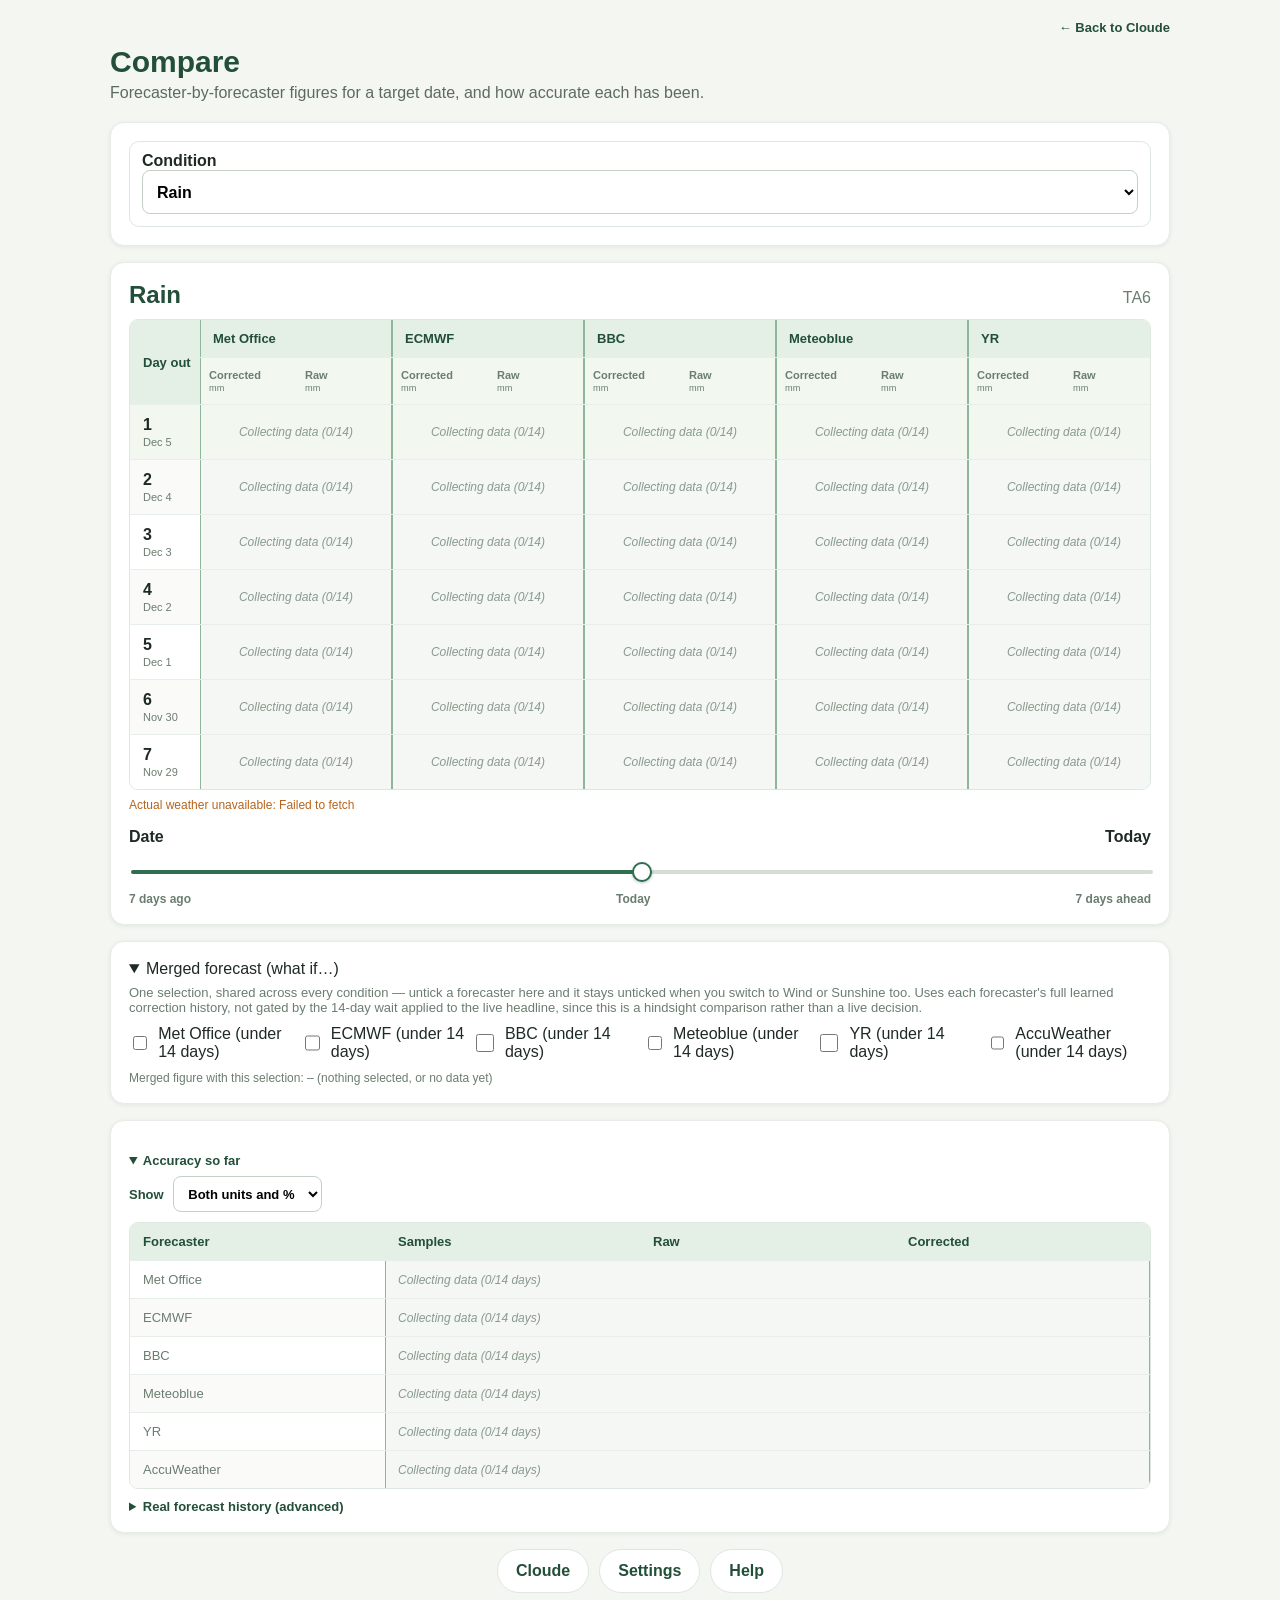
==== compare.html @ 79c81542 "Add files via upload" ====
<!doctype html>
<html lang="en">
<head>
  <meta charset="utf-8">
  <meta name="viewport" content="width=device-width,initial-scale=1">
  <meta name="theme-color" content="#2f6f4f">
  <link rel="manifest" href="manifest.json">
  <link rel="apple-touch-icon" href="apple-touch-icon.png">
  <meta name="apple-mobile-web-app-capable" content="yes">
  <meta name="apple-mobile-web-app-status-bar-style" content="default">
  <meta name="apple-mobile-web-app-title" content="Cloude">
  <title>Compare — Cloude</title>
  <link rel="stylesheet" href="style.css">
</head>
<body>
  <main class="app">
    <header>
      <p class="back-link"><a href="index.html">&larr; Back to Cloude</a></p>
      <h1>Compare</h1>
      <p>Forecaster-by-forecaster figures for a target date, and how accurate each has been.</p>
    </header>

    <section class="controls">
      <label class="condition-box">
        Condition
        <select id="condition">
          <option value="rain">Rain</option>
          <option value="cloud">Cloud</option>
          <option value="wind">Wind</option>
          <option value="temperature">Temperature</option>
          <option value="pressure">Pressure</option>
          <option value="sunshine">Sunshine</option>
          <option value="uv">UV</option>
        </select>
      </label>
    </section>

    <section class="comparison">
      <div class="table-title">
        <h2 id="conditionTitle">Rain</h2>
        <span id="locationLabel">TA6</span>
      </div>

      <div class="table-wrap">
        <table id="forecastTable">
          <thead></thead>
          <tbody></tbody>
        </table>
      </div>

      <p id="actualStatus" class="actual-status status-error-only"></p>
      <p id="metOfficeStatus" class="actual-status status-error-only"></p>

      <div class="rollback">
        <div class="rollback-title">
          <strong>Date</strong>
          <span id="rollbackLabel">Today</span>
        </div>
        <input id="rollback" type="range" min="-7" max="7" step="1" value="0">
        <div class="range-labels">
          <span>7 days ago</span>
          <span>Today</span>
          <span>7 days ahead</span>
        </div>
      </div>
    </section>

    <section class="comparison">
      <details class="whatif" open>
        <summary>Merged forecast (what if…)</summary>
        <p class="note">One selection, shared across every condition — untick a forecaster here and it stays unticked when you switch to Wind or Sunshine too. Uses each forecaster's full learned correction history, not gated by the 14-day wait applied to the live headline, since this is a hindsight comparison rather than a live decision.</p>
        <div id="whatIfSources" class="checks"></div>
        <p id="whatIfResult" class="actual-status"></p>
      </details>
    </section>

    <section class="comparison">
      <details class="accuracy" open>
        <summary>Accuracy so far</summary>
        <p id="historyStatus" class="actual-status"></p>
        <label class="accuracy-mode">
          Show
          <select id="accuracyMode">
            <option value="both">Both units and %</option>
            <option value="units">Units only</option>
            <option value="percent">Percent only</option>
          </select>
        </label>
        <div class="table-wrap">
          <table id="accuracyTable">
            <thead>
              <tr>
                <th>Forecaster</th>
                <th>Samples</th>
                <th>Raw</th>
                <th>Corrected</th>
              </tr>
            </thead>
            <tbody id="accuracyBody"></tbody>
          </table>
        </div>
      </details>

      <details class="backfill">
        <summary>Real forecast history (advanced)</summary>
        <button id="backfillButton" type="button">Backfill 1 year of real data</button>
        <p id="backfillStatus" class="actual-status"></p>
      </details>
    </section>

    <nav class="bottom-nav">
      <a href="index.html">Cloude</a>
      <a href="settings.html">Settings</a>
      <a href="help.html">Help</a>
    </nav>
  </main>

  <script src="app.js"></script>
  <script>
    if ("serviceWorker" in navigator) {
      window.addEventListener("load", () => navigator.serviceWorker.register("sw.js"));
    }
  </script>
</body>
</html>
---- style.css ----
* {
  box-sizing: border-box;
}

:root {
  font-family: -apple-system, BlinkMacSystemFont, "Segoe UI", sans-serif;
  color: #1f2a24;
  background: #f4f6f1;
  --accent: #2f6f4f;
  --accent-dark: #234f39;
  --accent-light: #e4efe6;
  --amber: #b5651d;
  --amber-light: #fbeee0;
}

body {
  margin: 0;
}

.app {
  max-width: 1100px;
  margin: 0 auto;
  padding: 20px;
}

header {
  margin-bottom: 20px;
}

h1 {
  margin: 0 0 5px;
  font-size: 30px;
  color: var(--accent-dark);
}

header p {
  margin: 0;
  color: #5b6b60;
}

.controls,
.comparison {
  background: white;
  border-radius: 14px;
  padding: 18px;
  margin-bottom: 16px;
  box-shadow: 0 1px 4px rgba(31, 42, 36, .08);
  border: 1px solid #e7ede6;
}

.headline {
  background: #dcebe1;
  border-radius: 14px;
  padding: 16px 18px;
  margin-bottom: 16px;
  box-shadow: 0 1px 4px rgba(31, 42, 36, .12);
}

.headline-grid {
  display: grid;
  grid-template-columns: 1fr 1fr;
  gap: 10px 16px;
}

.headline-cell {
  display: flex;
  flex-direction: column;
  text-align: left;
  background: none;
  border: 0;
  font: inherit;
  color: inherit;
  padding: 6px;
  margin: -6px;
  border-radius: 10px;
  cursor: pointer;
  -webkit-tap-highlight-color: transparent;
}

.headline-cell:hover,
.headline-cell:active {
  background: rgba(255, 255, 255, .5);
}

.headline-label {
  color: #4c6a58;
  font-size: 12px;
  font-weight: 600;
  text-transform: uppercase;
  letter-spacing: 0.03em;
  display: flex;
  align-items: center;
  gap: 4px;
}

.headline-label::after {
  content: "";
  width: 5px;
  height: 5px;
  border-right: 2px solid #7d9a89;
  border-bottom: 2px solid #7d9a89;
  transform: rotate(-45deg);
  margin-top: -2px;
}

.headline-value-row {
  display: flex;
  align-items: center;
  gap: 6px;
  min-height: 31px; /* matches .headline-value's own line height, so the
                        row's height never depends on whether the wind
                        arrow happens to be present */
}

.headline-value {
  color: var(--accent-dark);
  font-size: 26px;
  font-weight: 700;
  line-height: 1.2;
  font-variant-numeric: tabular-nums;
}

.headline-direction {
  color: #4c6a58;
  font-size: 11px;
}

.headline-date {
  margin: 0 0 12px;
  color: var(--accent-dark);
  font-weight: 700;
  font-size: 14px;
}

.headline-cell-dimmed .headline-value,
.headline-cell-dimmed .headline-label {
  opacity: 0.5;
}

.headline-moon {
  font-size: 24px !important;
}

.wind-arrow {
  display: inline-flex;
  align-items: center;
  justify-content: center;
  width: 28px;
  height: 28px;
  color: var(--accent-dark);
  transform-origin: 50% 50%;
}

.wind-arrow svg {
  display: block;
}

/* Two-figure headline cells (Temp high/low, Wind speed/gust) — a smaller
   size than the usual single figure so "18/27g" or "21°/14°" still fits
   comfortably without the cell growing or the text wrapping. */
.headline-value.headline-pair {
  font-size: 19px;
}

.pressure-arrow {
  display: inline-flex;
  align-items: center;
  justify-content: center;
  width: 20px;
  height: 20px;
  color: var(--accent-dark);
}

.pressure-arrow svg {
  display: block;
}

.hour-slider {
  margin-top: 14px;
  padding-top: 12px;
  border-top: 1px solid rgba(76, 106, 88, 0.25);
}

.hour-slider-title {
  display: flex;
  justify-content: space-between;
  font-size: 12px;
  font-weight: 600;
  color: #4c6a58;
  margin-bottom: 4px;
}

input[type="range"] {
  -webkit-appearance: none;
  appearance: none;
  width: 100%;
  height: 32px;
  background: transparent;
  touch-action: none;
}

input[type="range"]::-webkit-slider-runnable-track {
  height: 4px;
  background: linear-gradient(to right, var(--accent) 0%, var(--accent) var(--fill, 50%), #d3ddd6 var(--fill, 50%), #d3ddd6 100%);
  border-radius: 2px;
}

input[type="range"]::-webkit-slider-thumb {
  -webkit-appearance: none;
  width: 20px;
  height: 20px;
  margin-top: -8px;
  border-radius: 50%;
  background: white;
  border: 2px solid var(--accent);
  box-shadow: 0 1px 3px rgba(31, 42, 36, .3);
}

input[type="range"]::-moz-range-track {
  height: 4px;
  background: #d3ddd6;
  border-radius: 2px;
}

input[type="range"]::-moz-range-progress {
  height: 4px;
  background: var(--accent);
  border-radius: 2px;
}

input[type="range"]::-moz-range-thumb {
  width: 20px;
  height: 20px;
  border-radius: 50%;
  background: white;
  border: 2px solid var(--accent);
  box-shadow: 0 1px 3px rgba(31, 42, 36, .3);
}

.hour-slider input[type="range"]::-webkit-slider-runnable-track {
  background: linear-gradient(to right, #4c6a58 0%, #4c6a58 var(--fill, 0%), #d3ddd6 var(--fill, 0%), #d3ddd6 100%);
}

.hour-slider input[type="range"]::-webkit-slider-thumb,
.hour-slider input[type="range"]::-moz-range-thumb {
  border-color: #4c6a58;
}

.hour-slider input[type="range"]::-moz-range-progress {
  background: #4c6a58;
}

.controls {
  display: grid;
  gap: 18px;
}

.condition-box {
  border: 1px solid #dfe7e1;
  border-radius: 10px;
  padding: 10px 12px 12px;
}

.rollback {
  margin-top: 16px;
}

label,
fieldset,
.rollback {
  font-weight: 600;
}

.location-row {
  display: flex;
  gap: 8px;
  margin-top: 7px;
}

.geo-button {
  margin-top: 8px;
  background: var(--accent-light);
  color: var(--accent-dark);
  width: 100%;
}

.geo-button:hover {
  background: #d4e6da;
}

input,
select,
button {
  font: inherit;
}

input[type="text"],
#postcode,
select {
  width: 100%;
  min-height: 44px;
  border: 1px solid #c3d0c6;
  border-radius: 8px;
  padding: 8px 10px;
  background: white;
}

input:focus-visible,
select:focus-visible,
button:focus-visible {
  outline: 2px solid var(--accent);
  outline-offset: 2px;
}

button {
  min-height: 44px;
  border: 0;
  border-radius: 8px;
  padding: 0 16px;
  cursor: pointer;
  background: var(--accent);
  color: white;
  font-weight: 600;
}

button:hover {
  background: var(--accent-dark);
}

fieldset {
  border: 0;
  padding: 0;
  margin: 0;
}

legend {
  padding: 0;
  margin-bottom: 8px;
}

.checks {
  display: grid;
  grid-template-columns: repeat(auto-fit, minmax(160px, 1fr));
  gap: 8px;
}

.check {
  display: flex;
  align-items: center;
  gap: 8px;
  font-weight: 500;
  cursor: pointer;
}

.check input {
  width: 20px;
  height: 20px;
  accent-color: var(--accent);
}

.rollback-title {
  display: flex;
  justify-content: space-between;
  gap: 10px;
  margin-bottom: 8px;
}

.range-labels {
  display: flex;
  justify-content: space-between;
  color: #6b7d70;
  font-size: 12px;
}

.rollback p,
.note {
  margin: 7px 0 0;
  color: #6b7d70;
  font-size: 13px;
}

.target-date {
  font-weight: 700;
  color: var(--accent-dark);
  font-size: 14px;
  margin: 10px 0 0;
}

.table-title {
  display: flex;
  align-items: baseline;
  justify-content: space-between;
  gap: 12px;
  margin-bottom: 10px;
}

.table-title h2 {
  margin: 0;
  color: var(--accent-dark);
}

#locationLabel {
  color: #6b7d70;
}

.table-wrap {
  overflow-x: auto;
  border: 1px solid #dfe7e1;
  border-radius: 9px;
}

table {
  border-collapse: collapse;
  table-layout: fixed;
  width: 100%;
  /* Actual min-width is set per-render in app.js, scaled to however many
     forecaster columns are selected — this is just a sane floor before
     JS runs. */
  min-width: 350px;
}

th.day-head,
td.day {
  width: 70px;
  /* Pinned while the rest of the table scrolls sideways, so you never
     lose track of which row is which on a narrow screen. Needs an
     opaque background (set per state below) so scrolled-under cells
     don't show through, and a shadow to mark the scroll edge. */
  position: sticky;
  left: 0;
  z-index: 2;
  box-shadow: 2px 0 4px rgba(31, 42, 36, 0.08);
}

th.day-head {
  background: var(--accent-light);
}

td.day {
  background: white;
}

tbody tr:nth-child(even) td.day {
  background: #fafbf9;
}

.row-final td.day {
  background: #f2f7f0;
}

th.sub-corrected,
th.sub-raw,
td.col-corrected,
td.col-raw {
  width: 96px;
  padding-left: 9px;
  padding-right: 9px;
}

th,
td {
  padding: 11px 13px;
  text-align: left;
  border-bottom: 1px solid #e8eee9;
  white-space: nowrap;
}

th {
  background: var(--accent-light);
  font-size: 13px;
  color: var(--accent-dark);
}

th small {
  display: block;
  margin-top: 2px;
  color: #6b7d70;
  font-weight: 400;
}

th.sub-corrected,
th.sub-raw {
  font-size: 11px;
  font-weight: 600;
  color: #6b7d70;
  background: #f2f7f0;
}

th.th-source,
td.col-corrected,
td.col-raw {
  box-shadow: none;
}

th.th-source {
  box-shadow: inset 1px 0 0 #8fb59d, inset -1px 0 0 #8fb59d;
}

th.sub-corrected,
td.col-corrected {
  box-shadow: inset 1px 0 0 #8fb59d;
}

th.sub-raw,
td.col-raw {
  box-shadow: inset -1px 0 0 #8fb59d;
}

/* Alternating tint per forecaster (every other pair of columns), so each
   group reads clearly even before the border registers. */
.forecaster-tint td.col-corrected,
.forecaster-tint th.sub-corrected {
  background: #eef5ec;
}

.forecaster-tint td.col-raw,
.forecaster-tint th.sub-raw {
  background: #e8f1e5;
}

td.col-corrected {
  font-weight: 700;
  color: var(--accent-dark);
  background: #f6faf5;
}

td.col-raw {
  color: #445048;
}

/* Shown in place of Raw/Corrected for a forecaster still under
   ELIGIBILITY_MIN_DAYS of its own history — spans both sub-columns
   (colSpan 2) since there's nothing meaningful to split between them
   yet. Deliberately muted and centered so it reads as a status message,
   not a missing/broken value. */
td.col-collecting {
  text-align: center;
  font-size: 12px;
  font-style: italic;
  color: #8a9b8f;
  background: #f4f7f3;
  box-shadow: inset 1px 0 0 #8fb59d, inset -1px 0 0 #8fb59d;
}

.forecaster-tint td.col-collecting {
  background: #eef2ec;
}

#accuracyBody td.col-collecting {
  text-align: left;
  font-style: italic;
  color: #8a9b8f;
}

.whatif .checks,
.whatif .note {
  margin-bottom: 10px;
}

footer a,
.back-link a {
  color: var(--accent-dark);
  font-weight: 600;
  text-decoration: none;
}

footer a:hover,
.back-link a:hover {
  text-decoration: underline;
}

.back-link {
  margin: 0 0 10px;
  font-size: 13px;
  text-align: right;
}

.help-section h2 {
  font-size: 15px;
  color: var(--accent-dark);
  margin: 18px 0 6px;
}

.help-section h2:first-child {
  margin-top: 0;
}

.help-section p {
  margin: 0 0 4px;
  color: #445048;
  font-size: 14px;
  line-height: 1.5;
}

tbody tr:nth-child(even) {
  background: #fafbf9;
}

tbody tr:last-child td {
  border-bottom: 0;
}

.day {
  font-weight: 700;
}

.day small {
  display: block;
  margin-top: 2px;
  color: #6b7d70;
  font-weight: 400;
  font-size: 11px;
}

.row-final td {
  background: #f2f7f0;
}

.actual-line {
  margin: 10px 0 0;
  padding: 10px 13px;
  background: var(--accent-light);
  border-radius: 8px;
  font-weight: 700;
  color: var(--accent-dark);
  font-size: 14px;
}

.delta {
  display: inline-block;
  margin-left: 6px;
  padding: 1px 6px;
  border-radius: 999px;
  font-size: 11px;
  font-weight: 600;
}

.delta-close {
  background: var(--accent-light);
  color: var(--accent-dark);
}

.delta-off {
  background: var(--amber-light);
  color: var(--amber);
}

.ffv-hint {
  display: block;
  margin-top: 2px;
  color: var(--accent);
  font-weight: 600;
  font-size: 11px;
}

.actual-status {
  margin: 8px 0 0;
  color: #6b7d70;
  font-size: 12px;
}

.actual-status.is-error {
  color: var(--amber);
}

.backfill {
  margin-top: 10px;
  font-size: 13px;
  color: #6b7d70;
}

.accuracy {
  margin-top: 14px;
  font-size: 13px;
  color: #6b7d70;
}

.accuracy summary {
  cursor: pointer;
  font-weight: 600;
  color: var(--accent-dark);
}

.accuracy p {
  margin: 8px 0;
}

.accuracy-mode {
  display: block;
  margin: 8px 0 10px;
  font-weight: 600;
  color: var(--accent-dark);
}

.accuracy-mode select {
  width: auto;
  min-height: 36px;
  margin-left: 6px;
  display: inline-block;
}

#accuracyTable {
  min-width: 420px;
}

.backfill summary {
  cursor: pointer;
  font-weight: 600;
  color: var(--accent-dark);
}

.backfill p {
  margin: 8px 0;
}

.backfill button {
  min-height: 40px;
  font-size: 13px;
}

footer {
  display: flex;
  justify-content: center;
  gap: 18px;
  color: #6b7d70;
  font-size: 12px;
  padding: 5px;
}

/* ---- Header place chip (front page) ---- */

.title-bar {
  display: flex;
  align-items: baseline;
  justify-content: space-between;
  gap: 10px;
  position: relative;
}

.title-bar h1 {
  margin: 0;
}

.place-chip {
  min-height: 34px;
  padding: 0 12px;
  border-radius: 999px;
  background: white;
  color: var(--accent-dark);
  border: 1px solid #c3d0c6;
  font-weight: 700;
  font-size: 14px;
  display: inline-flex;
  align-items: center;
  gap: 4px;
}

.place-chip:hover {
  background: var(--accent-light);
}

.place-chip-caret {
  font-size: 11px;
  color: #6b7d70;
}

.place-menu {
  position: absolute;
  top: calc(100% + 6px);
  right: 0;
  z-index: 5;
  background: white;
  border: 1px solid #dfe7e1;
  border-radius: 10px;
  box-shadow: 0 4px 14px rgba(31, 42, 36, .18);
  padding: 6px;
  min-width: 160px;
}

.place-menu-item {
  display: block;
  width: 100%;
  text-align: left;
  background: none;
  color: #1f2a24;
  font-weight: 600;
  min-height: 38px;
  padding: 0 10px;
  border-radius: 6px;
}

.place-menu-item:hover {
  background: var(--accent-light);
}

.place-menu-item.is-current {
  color: var(--accent-dark);
  background: var(--accent-light);
}

.place-menu-empty {
  margin: 4px 10px;
  color: #6b7d70;
  font-size: 13px;
}

.place-menu-manage {
  display: block;
  margin-top: 4px;
  padding: 8px 10px 4px;
  border-top: 1px solid #eef2ee;
  font-size: 12px;
}

/* ---- Saved places list (Settings) ---- */

.places-list {
  display: grid;
  gap: 8px;
  margin-bottom: 12px;
}

.place-row {
  display: flex;
  align-items: stretch;
  gap: 8px;
}

.place-row-switch {
  flex: 1;
  text-align: left;
  background: var(--accent-light);
  color: var(--accent-dark);
}

.place-row.is-current .place-row-switch {
  background: var(--accent);
  color: white;
}

.place-row-switch:disabled {
  cursor: default;
}

.place-row-remove {
  width: 44px;
  padding: 0;
  background: var(--amber-light);
  color: var(--amber);
}

.place-row-remove:hover {
  background: #f3d9bd;
}

/* ---- Bottom nav (replaces the old footer links on every page) ---- */

.bottom-nav {
  display: flex;
  justify-content: center;
  gap: 10px;
  margin-top: 4px;
}

.bottom-nav a {
  min-height: 44px;
  padding: 0 18px;
  display: inline-flex;
  align-items: center;
  border-radius: 999px;
  background: white;
  border: 1px solid #dfe7e1;
  color: var(--accent-dark);
  font-weight: 600;
  text-decoration: none;
}

.bottom-nav a:hover {
  background: var(--accent-light);
  text-decoration: none;
}

@media (max-width: 600px) {
  .app {
    padding: 12px;
  }

  h1 {
    font-size: 26px;
  }

  .controls,
  .comparison {
    padding: 14px;
  }
}

/* ---- Hourly graph sheet ---- */

.sheet-backdrop {
  position: fixed; inset: 0;
  background: rgba(20, 30, 24, 0.35);
  opacity: 0; pointer-events: none;
  transition: opacity .22s ease;
  z-index: 10;
}
.sheet-backdrop.is-open { opacity: 1; pointer-events: auto; }

.sheet {
  position: fixed;
  left: 0; right: 0; bottom: 0;
  max-width: 1100px; margin: 0 auto;
  background: #fbfcfa;
  border-radius: 20px 20px 0 0;
  box-shadow: 0 -8px 30px rgba(20,30,24,.22);
  transform: translateY(100%);
  transition: transform .28s cubic-bezier(.32,.72,0,1);
  z-index: 11;
  padding: 10px 20px calc(20px + env(safe-area-inset-bottom));
  max-height: 78vh;
  overflow-y: auto;
}
.sheet[hidden] { display: block; } /* transform handles hiding, so it can transition; hidden just removes from a11y tree via JS toggle instead */
.sheet.is-open { transform: translateY(0); }

.sheet-handle {
  width: 36px; height: 4px;
  background: #d3ddd6;
  border-radius: 999px;
  margin: 4px auto 14px;
}

.sheet-header {
  display: flex; align-items: baseline; justify-content: space-between;
  margin-bottom: 4px;
}
.sheet-title { font-size: 20px; font-weight: 700; color: var(--accent-dark); margin: 0; }
.sheet-range { font-size: 13px; color: #6b7d70; }

.sheet-close {
  position: absolute; top: 14px; right: 16px;
  width: 30px; height: 30px;
  border-radius: 50%;
  background: var(--accent-light);
  border: 0; color: var(--accent-dark);
  font-size: 16px; line-height: 1;
  cursor: pointer;
  min-height: 0;
  padding: 0;
}

.sheet-readout {
  display: flex;
  align-items: baseline;
  justify-content: space-between;
  margin-top: 10px;
  padding: 8px 12px;
  background: var(--accent-light);
  border-radius: 8px;
  font-variant-numeric: tabular-nums;
}
.sheet-readout[hidden] { display: none; }
.sheet-readout-time { font-size: 12px; font-weight: 600; color: #4c6a58; }
.sheet-readout-value { font-size: 16px; font-weight: 700; color: var(--accent-dark); }

.graph-wrap { margin-top: 18px; }
.graph-svg { width: 100%; height: auto; display: block; overflow: visible; }
.graph-axis-label { font-size: 10px; fill: #6b7d70; }
.graph-value-label { font-size: 10px; fill: var(--accent-dark); font-weight: 700; }
.graph-gridline { stroke: #e4e9e4; stroke-width: 1; }
.graph-axis-value { font-size: 10px; fill: #8a988e; }
.graph-tick { stroke: #c7d2c9; stroke-width: 1; }
.wind-dir-halo { fill: #fbfcfa; stroke: #d3ddd6; stroke-width: 1; }

.scrub-line { stroke: var(--accent-dark); stroke-width: 1.5; pointer-events: none; }
.scrub-dot { fill: var(--accent-dark); stroke: white; stroke-width: 1.5; pointer-events: none; }
.graph-touch-area { fill: transparent; touch-action: pan-y; }

.sun-strip { display: flex; margin-top: 14px; gap: 2px; overflow-x: auto; }
.sun-cell { flex: 1; min-width: 26px; display: flex; flex-direction: column; align-items: center; gap: 4px; }
.sun-icon { width: 26px; height: 26px; flex-shrink: 0; }
.sun-hour-label { font-size: 9px; color: #6b7d70; white-space: nowrap; }

.sheet-footnote { margin: 16px 2px 0; font-size: 12px; color: #6b7d70; line-height: 1.5; }
.sheet-empty { margin: 24px 4px; color: #6b7d70; font-size: 14px; text-align: center; }
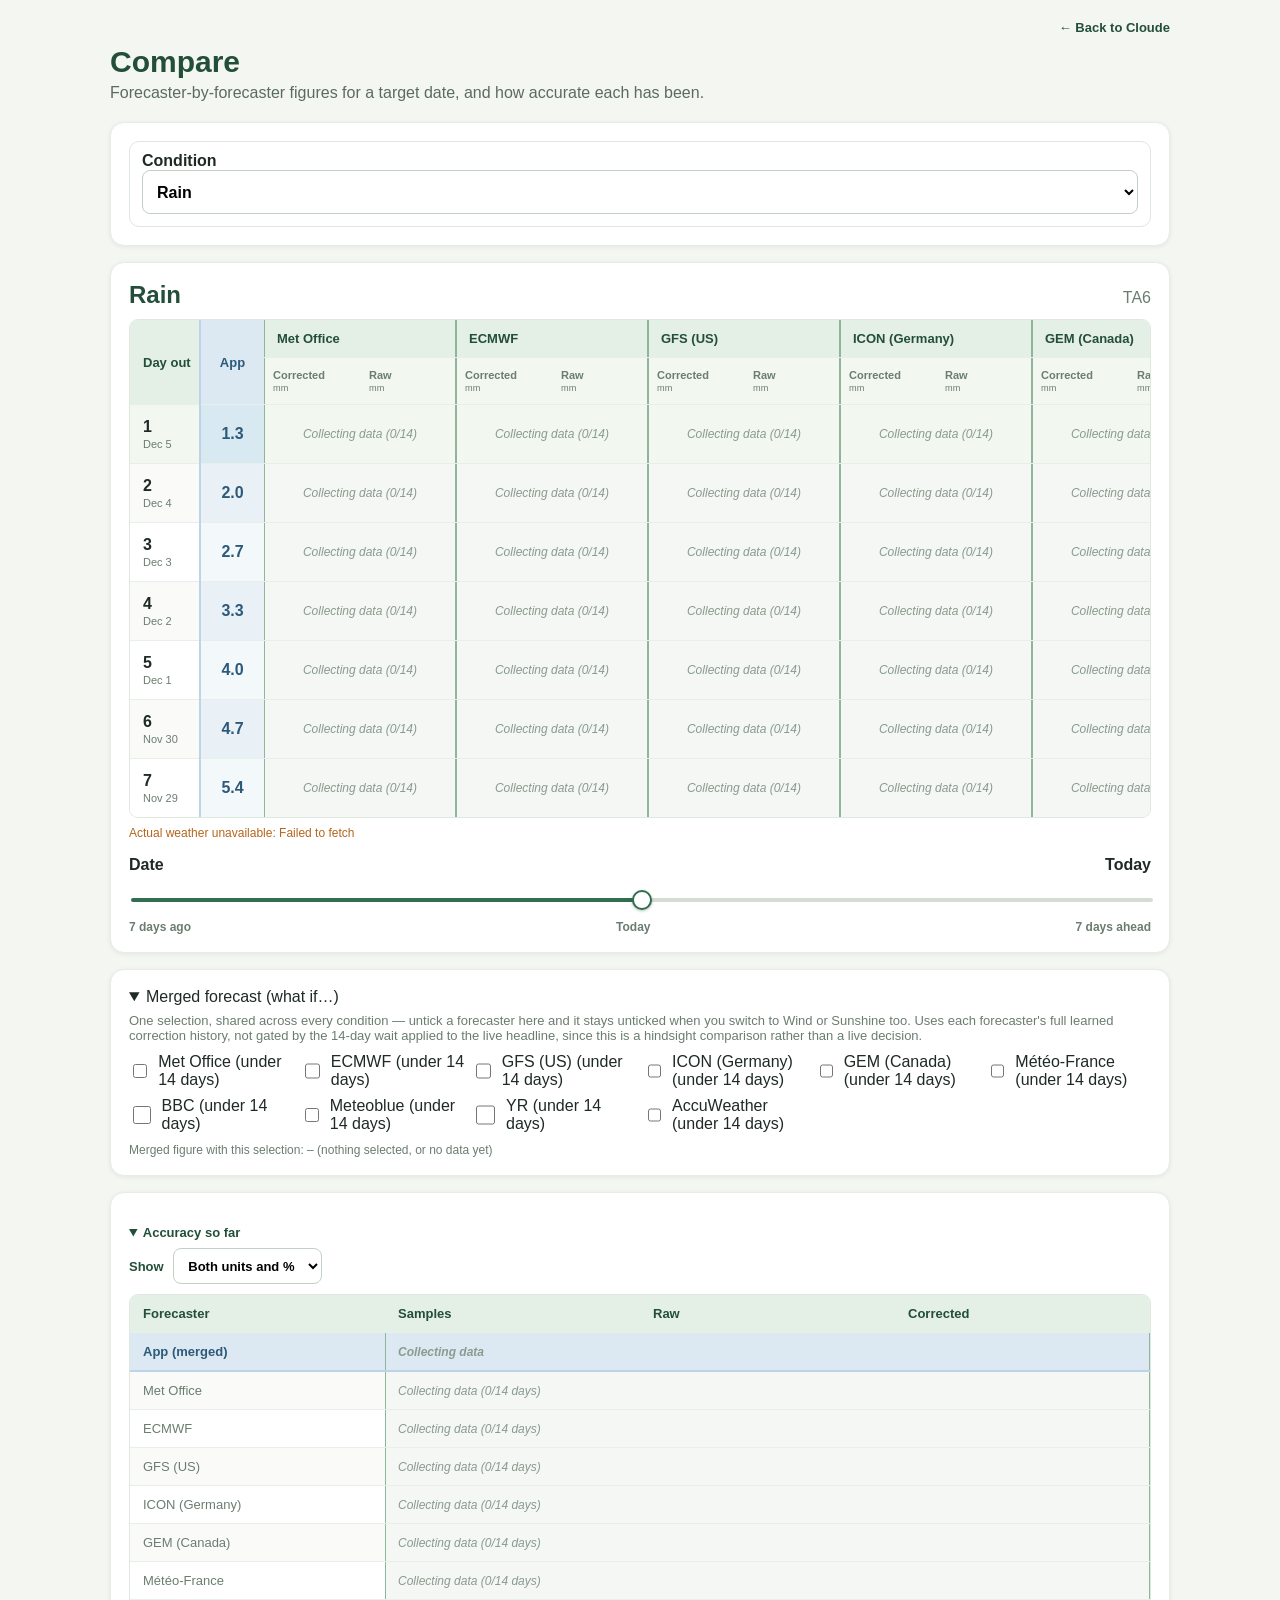
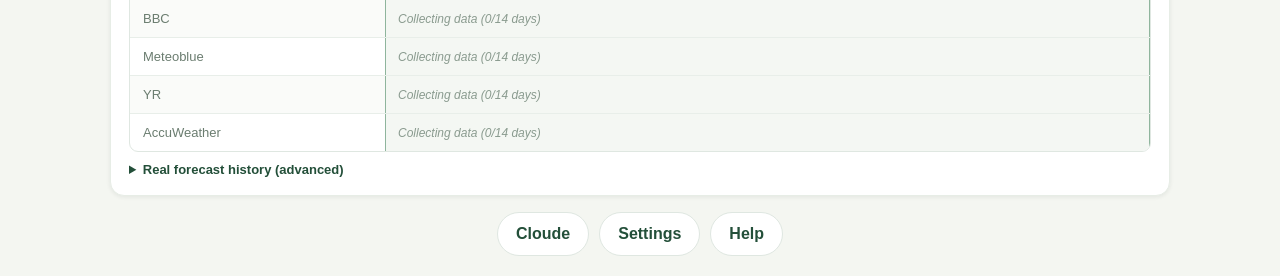
==== commit ae5a485c: "Add files via upload" ====
--- a/compare.html
+++ b/compare.html
@@ -31,6 +31,8 @@
           <option value="pressure">Pressure</option>
           <option value="sunshine">Sunshine</option>
           <option value="uv">UV</option>
+          <option value="soilTemperature">Soil Temp</option>
+          <option value="dewPoint">Dew Point</option>
         </select>
       </label>
     </section>
@@ -77,6 +79,7 @@
     <section class="comparison">
       <details class="accuracy" open>
         <summary>Accuracy so far</summary>
+        <div id="underperformNotice" class="underperform-notice" hidden></div>
         <p id="historyStatus" class="actual-status"></p>
         <label class="accuracy-mode">
           Show
--- a/style.css
+++ b/style.css
@@ -82,6 +82,18 @@
   background: rgba(255, 255, 255, .5);
 }
 
+/* Frost risk — a plain colour tint, deliberately no icon or text (see
+   frostRiskTonight): a quiet visual cue rather than another warning to
+   get fatigued by. */
+.headline-cell-frost {
+  background: #e3f0fa;
+}
+
+.headline-cell-frost:hover,
+.headline-cell-frost:active {
+  background: #d3e6f5;
+}
+
 .headline-label {
   color: #4c6a58;
   font-size: 12px;
@@ -113,6 +125,9 @@
 }
 
 .headline-value {
+  display: inline-flex;
+  align-items: center;
+  min-height: 31px;
   color: var(--accent-dark);
   font-size: 26px;
   font-weight: 700;
@@ -137,8 +152,18 @@
   opacity: 0.5;
 }
 
-.headline-moon {
-  font-size: 24px !important;
+/* The moon icon is a real SVG now (see moonPhaseSvg), not the old emoji
+   character this rule was originally written for — font-size no longer
+   does anything to it directly. Kept only to fix its size explicitly
+   rather than leaving it to whatever the SVG markup happens to specify,
+   since .headline-value is now a flex container that centers it either
+   way (see above) — this is what actually stops the moon/number/dash
+   swap from changing the cell's height and visibly shifting the layout.
+   */
+.headline-moon svg {
+  display: block;
+  width: 26px;
+  height: 26px;
 }
 
 .wind-arrow {
@@ -155,11 +180,12 @@
   display: block;
 }
 
-/* Two-figure headline cells (Temp high/low, Wind speed/gust) — a smaller
-   size than the usual single figure so "18/27g" or "21°/14°" still fits
-   comfortably without the cell growing or the text wrapping. */
-.headline-value.headline-pair {
-  font-size: 19px;
+.headline-gust {
+  display: block;
+  margin-top: 2px;
+  color: #4c6a58;
+  font-size: 11px;
+  font-weight: 600;
 }
 
 .pressure-arrow {
@@ -277,6 +303,26 @@
   margin-top: 7px;
 }
 
+.location-actions {
+  display: flex;
+  gap: 8px;
+  margin: 10px 0 6px;
+}
+
+.location-action-switch,
+.location-action-save {
+  flex: 1;
+}
+
+.location-action-save {
+  background: var(--accent-light);
+  color: var(--accent-dark);
+}
+
+.location-action-save:hover {
+  background: #d4e6da;
+}
+
 .geo-button {
   margin-top: 8px;
   background: var(--accent-light);
@@ -425,11 +471,12 @@
   /* Pinned while the rest of the table scrolls sideways, so you never
      lose track of which row is which on a narrow screen. Needs an
      opaque background (set per state below) so scrolled-under cells
-     don't show through, and a shadow to mark the scroll edge. */
+     don't show through. The scroll-edge shadow lives on the App column
+     instead (see below), since that's now the right-hand edge of the
+     combined fixed group. */
   position: sticky;
   left: 0;
   z-index: 2;
-  box-shadow: 2px 0 4px rgba(31, 42, 36, 0.08);
 }
 
 th.day-head {
@@ -446,6 +493,44 @@
 
 .row-final td.day {
   background: #f2f7f0;
+}
+
+/* The app's own merged figure — fixed directly alongside Day out (left
+   offset = Day's own width) so together they form one pinned block; each
+   forecaster's Raw/Corrected columns can then be checked against this
+   at a glance without losing track of which row, regardless of how far
+   right you've scrolled. Given a distinct blue tint (rather than Day's
+   green) plus its own left border, so the two pinned columns still read
+   as two separate things sitting side by side, not one merged block. */
+th.app-head,
+td.app {
+  width: 64px;
+  text-align: center;
+  position: sticky;
+  left: 70px;
+  z-index: 2;
+  border-left: 2px solid #bcd4e6;
+  box-shadow: 2px 0 4px rgba(31, 42, 36, 0.08);
+}
+
+th.app-head {
+  background: #dce9f2;
+  color: #2c5a7a;
+  font-weight: 700;
+}
+
+td.app {
+  background: #f3f8fb;
+  font-weight: 700;
+  color: #2c5a7a;
+}
+
+tbody tr:nth-child(even) td.app {
+  background: #e9f1f7;
+}
+
+.row-final td.app {
+  background: #d9e9f2;
 }
 
 th.sub-corrected,
@@ -552,6 +637,16 @@
   color: #8a9b8f;
 }
 
+/* The App (merged) row — matching the blue used for the App column on
+   the main table, so it's visually obvious this row is "the app itself"
+   rather than one of the selectable forecasters listed below it. */
+.accuracy-app-row td {
+  background: #dce9f2;
+  color: #2c5a7a;
+  font-weight: 700;
+  border-bottom: 2px solid #bcd4e6;
+}
+
 .whatif .checks,
 .whatif .note {
   margin-bottom: 10px;
@@ -663,6 +758,134 @@
   color: var(--amber);
 }
 
+/* Front-page "couldn't load weather" block — a plain <button> is inline
+   sized (fits its text) rather than full-width like most buttons in this
+   app, since it sits right next to its own message rather than as a
+   standalone action in a list. */
+.headline-status-block {
+  display: flex;
+  align-items: center;
+  justify-content: space-between;
+  gap: 12px;
+  margin: 4px 0 12px;
+  padding: 10px 12px;
+  background: #fdf3e3;
+  border: 1px solid #ecd8ab;
+  border-radius: 10px;
+}
+
+/* The [hidden] attribute and this block's own "display: flex" above
+   carry the same CSS specificity — without this rule, they're a genuine
+   tie, and the page's own styling wins that tie over the browser's
+   built-in [hidden] rule. The practical result: toggling .hidden in JS
+   silently did nothing, and this box could never actually disappear
+   once shown, even with the correct text cleared. This rule is more
+   specific than either on its own, so [hidden] reliably wins now. */
+.headline-status-block[hidden] {
+  display: none;
+}
+
+/* Front-page escalation banner — a calm, informational green rather than
+   the amber "something's wrong" tone of the weather-load error above,
+   since this is an FYI worth a glance, not a problem needing action. */
+.underperform-banner {
+  display: flex;
+  flex-direction: column;
+  gap: 8px;
+  margin: 4px 0 12px;
+  padding: 10px 12px;
+  background: var(--accent-light);
+  border: 1px solid #bcdcc7;
+  border-radius: 10px;
+}
+
+.underperform-banner[hidden] {
+  display: none;
+}
+
+.underperform-banner p {
+  margin: 0;
+  color: var(--accent-dark);
+  font-size: 13px;
+  font-weight: 600;
+  line-height: 1.4;
+}
+
+.underperform-banner-actions {
+  display: flex;
+  align-items: center;
+  gap: 10px;
+}
+
+.underperform-banner-actions a {
+  font-size: 13px;
+  font-weight: 700;
+  color: var(--accent-dark);
+}
+
+.underperform-banner-actions button {
+  min-height: 32px;
+  padding: 0 12px;
+  font-size: 13px;
+  background: white;
+  color: var(--accent-dark);
+  border: 1px solid #bcdcc7;
+}
+
+/* Compare-page notice — same calm tone, sits inside the Accuracy
+   details block right above the table it's referring to. */
+.underperform-notice {
+  display: flex;
+  flex-direction: column;
+  gap: 8px;
+  margin-bottom: 10px;
+  padding: 10px 12px;
+  background: var(--accent-light);
+  border: 1px solid #bcdcc7;
+  border-radius: 10px;
+}
+
+.underperform-notice[hidden] {
+  display: none;
+}
+
+.underperform-notice p {
+  margin: 0;
+  color: var(--accent-dark);
+  font-size: 13px;
+  line-height: 1.4;
+}
+
+.underperform-notice button {
+  align-self: flex-start;
+  min-height: 32px;
+  padding: 0 12px;
+  font-size: 13px;
+  background: white;
+  color: var(--accent-dark);
+  border: 1px solid #bcdcc7;
+}
+
+.headline-status-text {
+  margin: 0;
+  color: #7a5c1e;
+  font-size: 15px;
+  font-weight: 600;
+  line-height: 1.35;
+}
+
+.headline-retry-button {
+  flex-shrink: 0;
+  min-height: 36px;
+  padding: 0 16px;
+  font-size: 14px;
+  background: var(--amber);
+}
+
+.headline-retry-button:hover {
+  filter: brightness(0.92);
+}
+
 .backfill {
   margin-top: 10px;
   font-size: 13px;
@@ -753,6 +976,13 @@
   display: inline-flex;
   align-items: center;
   gap: 4px;
+  max-width: 40vw;
+}
+
+#placeChipLabel {
+  overflow: hidden;
+  text-overflow: ellipsis;
+  white-space: nowrap;
 }
 
 .place-chip:hover {
@@ -826,9 +1056,50 @@
   gap: 8px;
 }
 
+.place-row-info {
+  flex: 1;
+  min-width: 0;
+  display: flex;
+  flex-direction: column;
+  justify-content: center;
+}
+
+.place-row-name-line {
+  display: flex;
+  align-items: baseline;
+  gap: 8px;
+  min-width: 0;
+}
+
+.place-row-label {
+  flex: 1;
+  min-width: 0;
+  width: auto;
+  min-height: auto;
+  border: 1px solid #dfe7e1;
+  border-radius: 6px;
+  padding: 6px 8px;
+  font-weight: 600;
+  font-size: 14px;
+}
+
+.place-row.is-current .place-row-label {
+  border-color: var(--accent);
+}
+
+.place-row-postcode {
+  flex: 0 0 auto;
+  color: #6b7d70;
+  font-size: 11px;
+  white-space: nowrap;
+}
+
 .place-row-switch {
-  flex: 1;
-  text-align: left;
+  flex: 0 0 auto;
+  width: 76px;
+  text-align: center;
+  font-size: 13px;
+  padding: 0 6px;
   background: var(--accent-light);
   color: var(--accent-dark);
 }
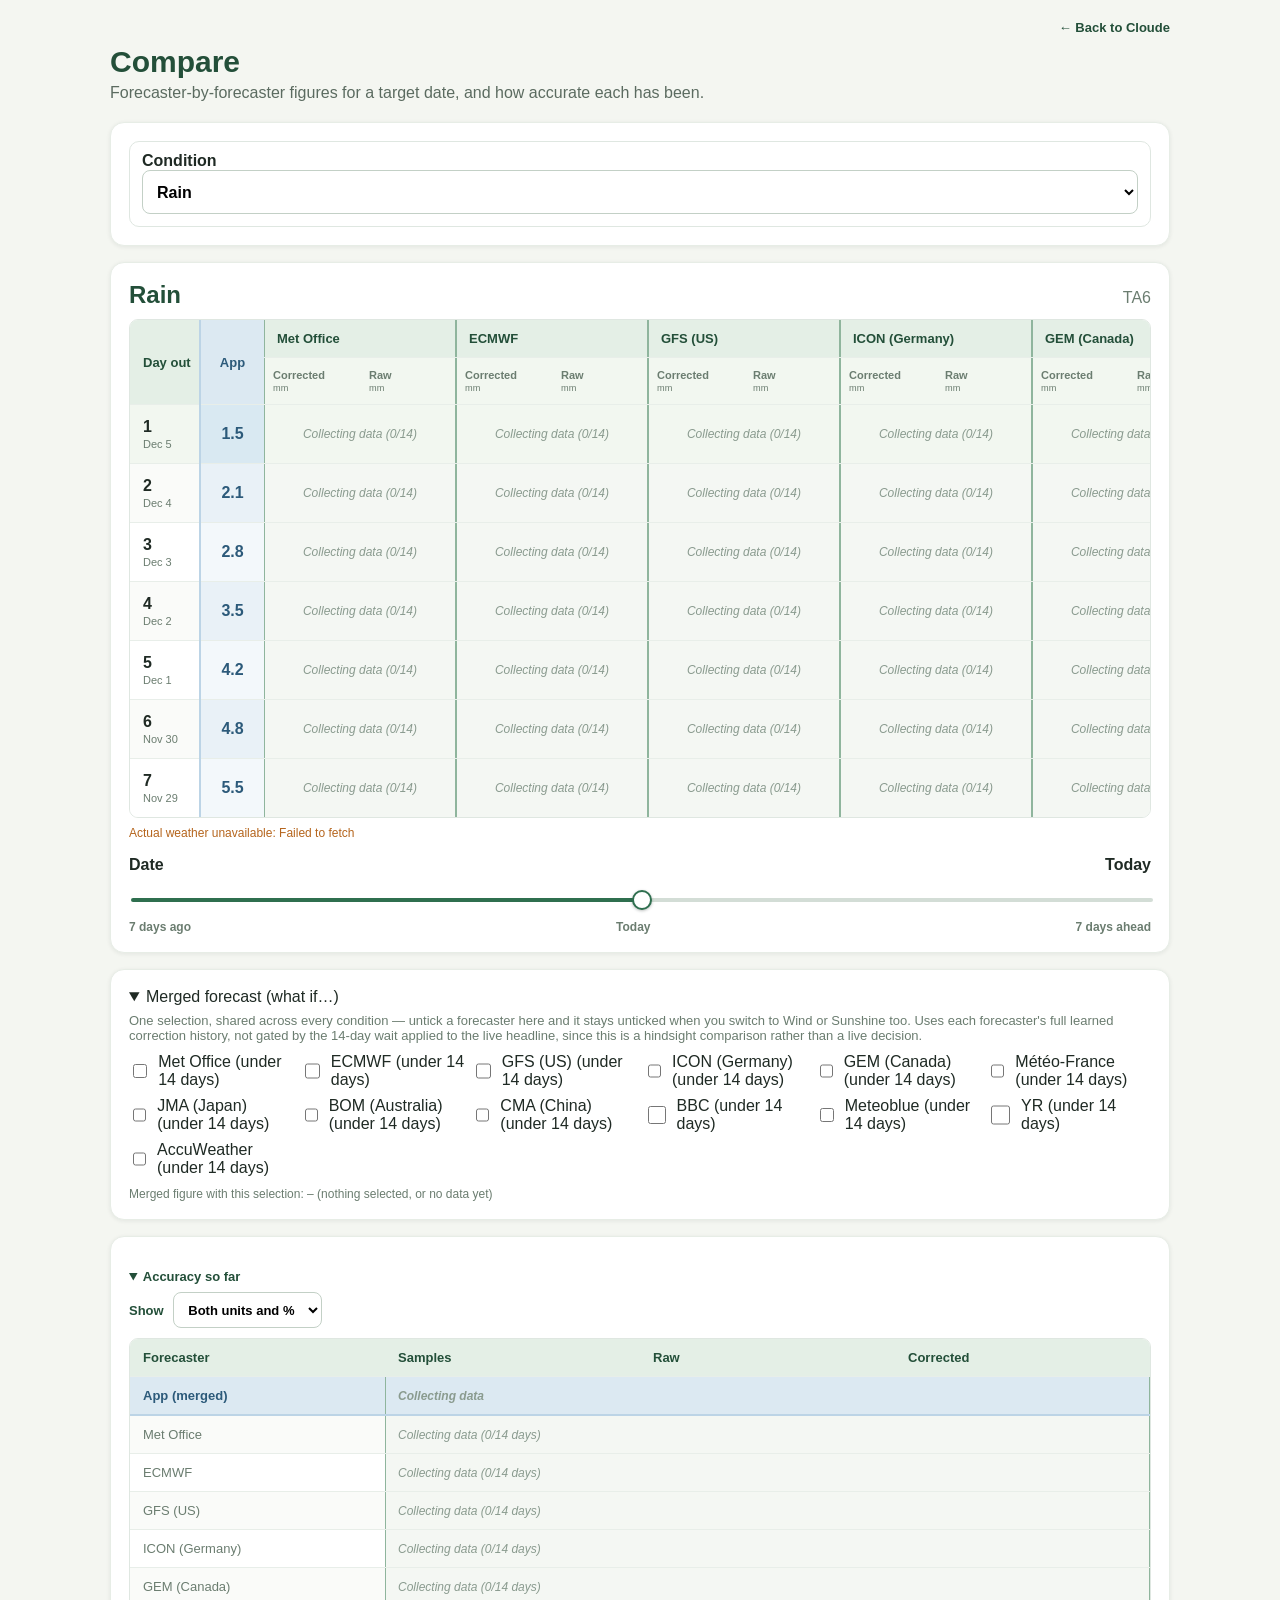
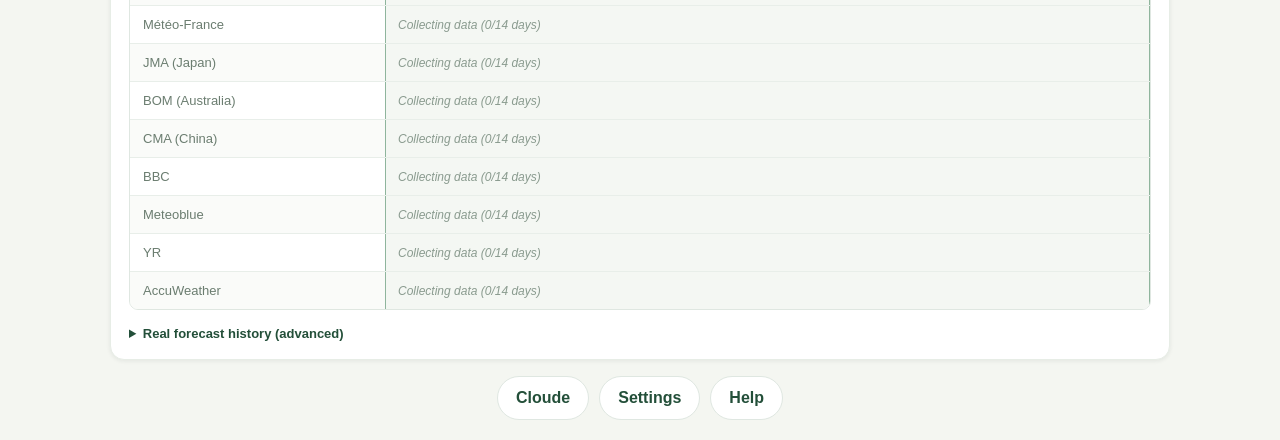
==== commit eeffa40a: "Add files via upload" ====
--- a/compare.html
+++ b/compare.html
@@ -2,6 +2,16 @@
 <html lang="en">
 <head>
   <meta charset="utf-8">
+  <script>
+    // Applies a saved colour theme before the page paints — see index.html
+    // for the full explanation; duplicated identically in every page's head.
+    (function () {
+      try {
+        var theme = localStorage.getItem("forecast-compare:theme");
+        if (theme && theme !== "mint") document.documentElement.dataset.theme = theme;
+      } catch {}
+    })();
+  </script>
   <meta name="viewport" content="width=device-width,initial-scale=1">
   <meta name="theme-color" content="#2f6f4f">
   <link rel="manifest" href="manifest.json">
@@ -102,6 +112,8 @@
             <tbody id="accuracyBody"></tbody>
           </table>
         </div>
+
+        <div id="accuracyTrend" class="accuracy-trend"></div>
       </details>
 
       <details class="backfill">
--- a/style.css
+++ b/style.css
@@ -9,8 +9,67 @@
   --accent: #2f6f4f;
   --accent-dark: #234f39;
   --accent-light: #e4efe6;
+  --accent-muted: #4c6a58;
+  --headline-bg: #dcebe1;
   --amber: #b5651d;
   --amber-light: #fbeee0;
+}
+
+/* ---- Colour themes ----
+   Mint (above) is the default with no data-theme attribute needed — kept
+   as :root's own plain values rather than a sixth override block, so the
+   most common case matches the fewest selectors. Each other theme
+   overrides the same five variables the whole app already draws from
+   (--accent/--accent-dark/--accent-light/--accent-muted/--headline-bg)
+   plus the page background, so switching is a single attribute toggle on
+   <html> (see applyTheme() in app.js) rather than needing per-component
+   overrides. --accent-muted covers secondary text/UI (headline labels,
+   the hour slider, graph readout time) that used to be hardcoded to
+   Mint's own sage green regardless of theme — the actual cause of labels
+   and the hour slider staying green-tinted under every other theme.
+   Every --accent-dark/--accent-muted value here was picked to sit dark
+   enough against its own --accent-light/--headline-bg for text contrast,
+   the same way Mint's originals already did — not derived from a
+   formula, just checked by eye against this app's actual light
+   backgrounds. Neutral chrome (page borders, input borders, the grey
+   body background tone) deliberately stays the same across every theme
+   rather than being retinted too — keeping that neutral is what makes
+   the accent colour still read as the accent, rather than every grey
+   line in the app fighting for attention alongside it. */
+:root[data-theme="gold"] {
+  background: #faf6e6;
+  --accent: #c9a227;
+  --accent-dark: #6b5310;
+  --accent-light: #f8edc4;
+  --accent-muted: #8a6d1f;
+  --headline-bg: #f3e3a0;
+}
+
+:root[data-theme="sand"] {
+  background: #f8f4ee;
+  --accent: #a97142;
+  --accent-dark: #6e4a26;
+  --accent-light: #f3e8d8;
+  --accent-muted: #8a6a4a;
+  --headline-bg: #ecdcc0;
+}
+
+:root[data-theme="red"] {
+  background: #faf4f3;
+  --accent: #b0463f;
+  --accent-dark: #7a2c26;
+  --accent-light: #f6e0de;
+  --accent-muted: #9a5a53;
+  --headline-bg: #f0d2cf;
+}
+
+:root[data-theme="blue"] {
+  background: #f2f6fa;
+  --accent: #3d6d95;
+  --accent-dark: #254a66;
+  --accent-light: #dfe9f2;
+  --accent-muted: #55788f;
+  --headline-bg: #cfe0ee;
 }
 
 body {
@@ -49,7 +108,7 @@
 }
 
 .headline {
-  background: #dcebe1;
+  background: var(--headline-bg);
   border-radius: 14px;
   padding: 16px 18px;
   margin-bottom: 16px;
@@ -60,6 +119,14 @@
   display: grid;
   grid-template-columns: 1fr 1fr;
   gap: 10px 16px;
+}
+
+.headline-loading {
+  grid-column: 1 / -1;
+  margin: 8px 0;
+  color: var(--accent-dark);
+  font-size: 14px;
+  font-style: italic;
 }
 
 .headline-cell {
@@ -95,7 +162,7 @@
 }
 
 .headline-label {
-  color: #4c6a58;
+  color: var(--accent-muted);
   font-size: 12px;
   font-weight: 600;
   text-transform: uppercase;
@@ -109,8 +176,8 @@
   content: "";
   width: 5px;
   height: 5px;
-  border-right: 2px solid #7d9a89;
-  border-bottom: 2px solid #7d9a89;
+  border-right: 2px solid var(--accent-muted);
+  border-bottom: 2px solid var(--accent-muted);
   transform: rotate(-45deg);
   margin-top: -2px;
 }
@@ -136,7 +203,7 @@
 }
 
 .headline-direction {
-  color: #4c6a58;
+  color: var(--accent-muted);
   font-size: 11px;
 }
 
@@ -183,7 +250,7 @@
 .headline-gust {
   display: block;
   margin-top: 2px;
-  color: #4c6a58;
+  color: var(--accent-muted);
   font-size: 11px;
   font-weight: 600;
 }
@@ -212,7 +279,7 @@
   justify-content: space-between;
   font-size: 12px;
   font-weight: 600;
-  color: #4c6a58;
+  color: var(--accent-muted);
   margin-bottom: 4px;
 }
 
@@ -264,16 +331,16 @@
 }
 
 .hour-slider input[type="range"]::-webkit-slider-runnable-track {
-  background: linear-gradient(to right, #4c6a58 0%, #4c6a58 var(--fill, 0%), #d3ddd6 var(--fill, 0%), #d3ddd6 100%);
+  background: linear-gradient(to right, var(--accent-muted) 0%, var(--accent-muted) var(--fill, 0%), #d3ddd6 var(--fill, 0%), #d3ddd6 100%);
 }
 
 .hour-slider input[type="range"]::-webkit-slider-thumb,
 .hour-slider input[type="range"]::-moz-range-thumb {
-  border-color: #4c6a58;
+  border-color: var(--accent-muted);
 }
 
 .hour-slider input[type="range"]::-moz-range-progress {
-  background: #4c6a58;
+  background: var(--accent-muted);
 }
 
 .controls {
@@ -320,7 +387,7 @@
 }
 
 .location-action-save:hover {
-  background: #d4e6da;
+  filter: brightness(0.96);
 }
 
 .geo-button {
@@ -331,7 +398,7 @@
 }
 
 .geo-button:hover {
-  background: #d4e6da;
+  filter: brightness(0.96);
 }
 
 input,
@@ -402,6 +469,70 @@
   width: 20px;
   height: 20px;
   accent-color: var(--accent);
+}
+
+/* Per-condition units — compact rows in a 2-column grid rather than a
+   bordered fieldset per condition, so the list doesn't turn into a long
+   scroll as more conditions gain a unit choice. */
+#conditionUnits {
+  display: grid;
+  grid-template-columns: 1fr 1fr;
+  gap: 8px 16px;
+}
+
+.unit-row {
+  display: flex;
+  align-items: center;
+  justify-content: space-between;
+  gap: 8px;
+  min-width: 0;
+}
+
+.unit-row-name {
+  flex: 1;
+  min-width: 0;
+  font-size: 13px;
+  font-weight: 600;
+  color: var(--accent-muted);
+  overflow: hidden;
+  text-overflow: ellipsis;
+  white-space: nowrap;
+}
+
+.unit-row-toggle {
+  display: flex;
+  gap: 4px;
+  flex-shrink: 0;
+}
+
+.unit-pill {
+  position: relative;
+  cursor: pointer;
+}
+
+.unit-pill input {
+  position: absolute;
+  inset: 0;
+  opacity: 0;
+  margin: 0;
+  cursor: pointer;
+}
+
+.unit-pill span {
+  display: inline-block;
+  padding: 4px 8px;
+  border-radius: 6px;
+  border: 1px solid #dfe7e1;
+  font-size: 12px;
+  font-weight: 600;
+  color: var(--accent-muted);
+  white-space: nowrap;
+}
+
+.unit-pill input:checked + span {
+  background: var(--accent);
+  border-color: var(--accent);
+  color: white;
 }
 
 .rollback-title {
@@ -953,15 +1084,27 @@
 /* ---- Header place chip (front page) ---- */
 
 .title-bar {
-  display: flex;
-  align-items: baseline;
-  justify-content: space-between;
+  display: grid;
+  grid-template-columns: 1fr auto 1fr;
+  align-items: center;
   gap: 10px;
   position: relative;
+  /* A little extra clearance at the top — on iPad, when this runs as a
+     windowed/Split View app, iPadOS draws its own window controls (the
+     macOS-style traffic-light pill) right over the top-left corner of
+     the page, which otherwise lands directly on the title. */
+  padding-top: 6px;
 }
 
 .title-bar h1 {
   margin: 0;
+  grid-column: 2;
+  justify-self: center;
+}
+
+.place-chip {
+  grid-column: 3;
+  justify-self: end;
 }
 
 .place-chip {
@@ -1231,10 +1374,31 @@
   font-variant-numeric: tabular-nums;
 }
 .sheet-readout[hidden] { display: none; }
-.sheet-readout-time { font-size: 12px; font-weight: 600; color: #4c6a58; }
+.sheet-readout-time { font-size: 16px; font-weight: 600; color: var(--accent-muted); }
 .sheet-readout-value { font-size: 16px; font-weight: 700; color: var(--accent-dark); }
 
 .graph-wrap { margin-top: 18px; }
+
+.graph-legend {
+  display: flex;
+  gap: 16px;
+  margin-bottom: 6px;
+  font-size: 12px;
+  color: var(--accent-muted);
+}
+
+.graph-legend-item {
+  display: inline-flex;
+  align-items: center;
+  gap: 5px;
+}
+
+.graph-legend-swatch {
+  display: inline-block;
+  width: 10px;
+  height: 10px;
+  border-radius: 2px;
+}
 .graph-svg { width: 100%; height: auto; display: block; overflow: visible; }
 .graph-axis-label { font-size: 10px; fill: #6b7d70; }
 .graph-value-label { font-size: 10px; fill: var(--accent-dark); font-weight: 700; }
@@ -1254,3 +1418,55 @@
 
 .sheet-footnote { margin: 16px 2px 0; font-size: 12px; color: #6b7d70; line-height: 1.5; }
 .sheet-empty { margin: 24px 4px; color: #6b7d70; font-size: 14px; text-align: center; }
+
+/* ---- Accuracy over time (Compare) ---- */
+.accuracy-trend { margin-top: 16px; }
+.accuracy-trend-heading {
+  margin: 0 0 6px;
+  font-size: 13px;
+  font-weight: 700;
+  color: var(--accent-dark);
+}
+.accuracy-trend-graph { margin-top: 0; }
+.accuracy-trend-caption { margin-top: 6px; }
+
+/* ---- Backup & restore (Settings) ---- */
+.backup-textarea {
+  width: 100%;
+  min-height: 90px;
+  margin-top: 8px;
+  padding: 8px 10px;
+  border: 1px solid #c3d0c6;
+  border-radius: 8px;
+  font: inherit;
+  font-size: 12px;
+  font-family: ui-monospace, SFMono-Regular, Menlo, monospace;
+  resize: vertical;
+  background: white;
+}
+.backup-import-label {
+  display: block;
+  margin-top: 14px;
+}
+.backup-import-button { margin-top: 8px; }
+
+/* ---- Appearance: colour theme swatches (Settings) ----
+   Each swatch shows its OWN theme's accent colour regardless of
+   whichever theme is currently active — so these can't just read
+   var(--accent), which only ever reflects the live theme. Kept as its
+   own small hardcoded list here rather than computed from JS, since a
+   colour swatch is fundamentally a style concern. */
+.theme-swatches { display: flex; gap: 10px; flex-wrap: wrap; }
+.theme-swatch {
+  width: 32px;
+  min-height: 32px;
+  border-radius: 8px;
+  border: 2px solid transparent;
+  padding: 0;
+}
+.theme-swatch.is-selected { border-color: #1f2a24; }
+.theme-swatch[data-theme="mint"] { background: #2f6f4f; }
+.theme-swatch[data-theme="gold"] { background: #c9a227; }
+.theme-swatch[data-theme="sand"] { background: #a97142; }
+.theme-swatch[data-theme="red"] { background: #b0463f; }
+.theme-swatch[data-theme="blue"] { background: #3d6d95; }
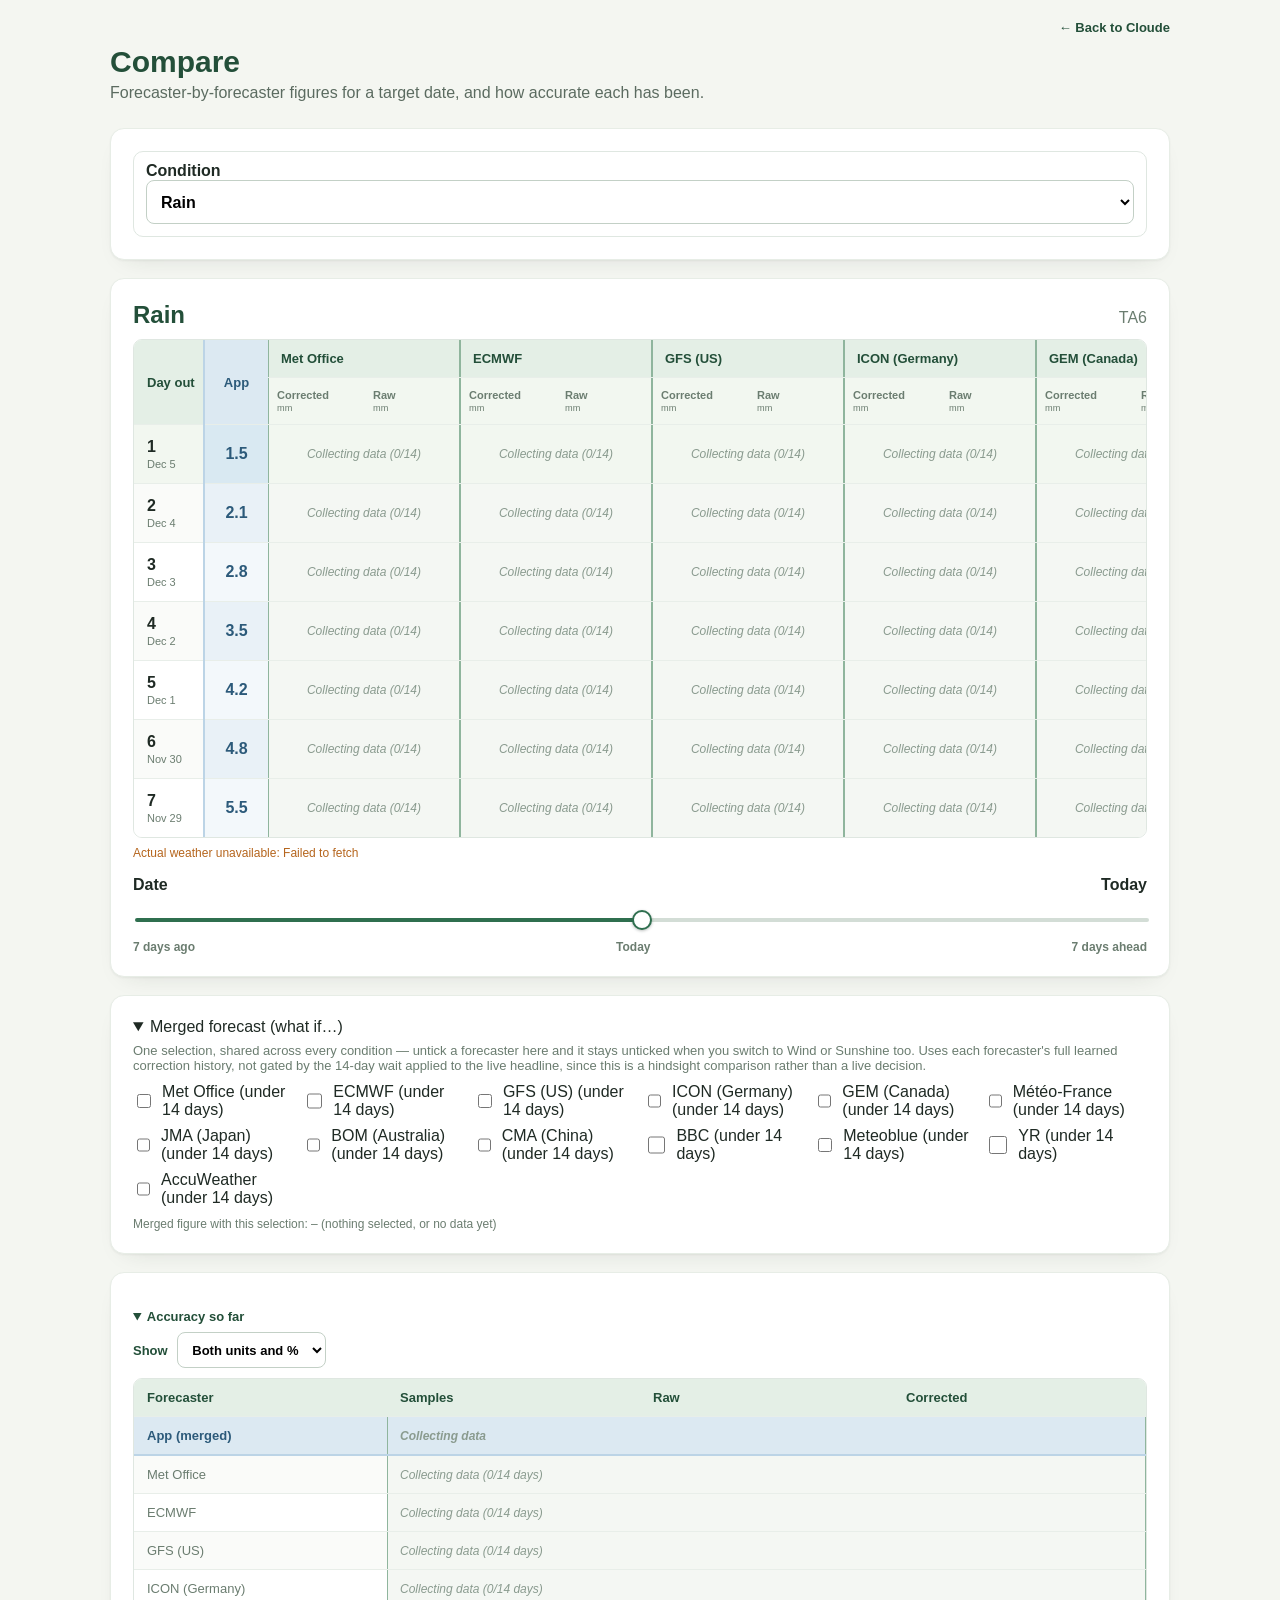
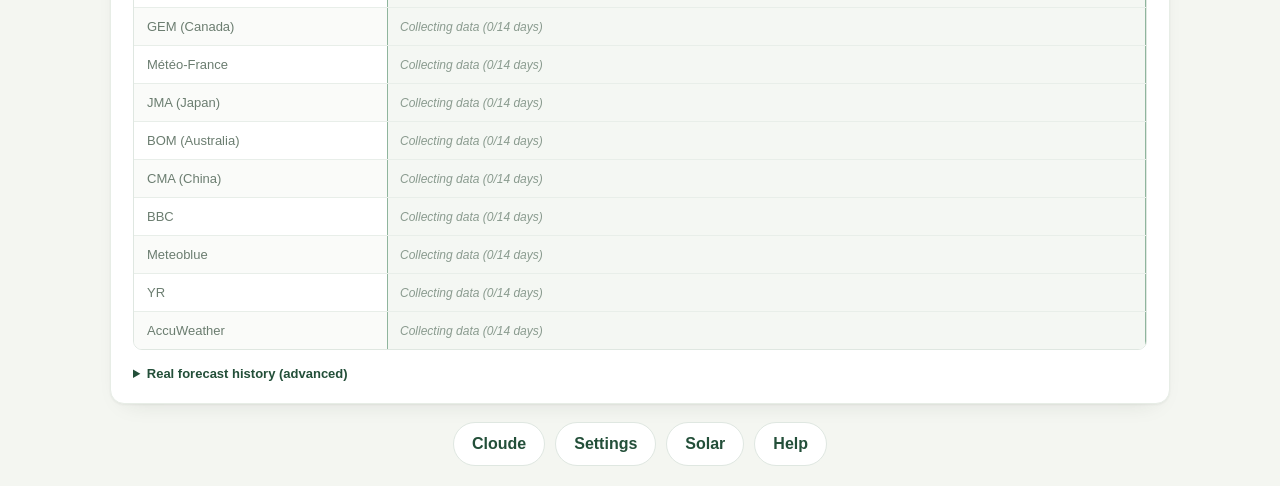
==== commit c61c4321: "Add files via upload" ====
--- a/compare.html
+++ b/compare.html
@@ -126,6 +126,7 @@
     <nav class="bottom-nav">
       <a href="index.html">Cloude</a>
       <a href="settings.html">Settings</a>
+      <a href="solar.html">Solar</a>
       <a href="help.html">Help</a>
     </nav>
   </main>
--- a/style.css
+++ b/style.css
@@ -72,6 +72,24 @@
   --headline-bg: #cfe0ee;
 }
 
+:root[data-theme="teal"] {
+  background: #eef7f6;
+  --accent: #2b7a78;
+  --accent-dark: #164e4c;
+  --accent-light: #dbeceb;
+  --accent-muted: #3f6f6d;
+  --headline-bg: #bfe0de;
+}
+
+:root[data-theme="olive"] {
+  background: #f6f7ec;
+  --accent: #6f7a3a;
+  --accent-dark: #454e1f;
+  --accent-light: #eaedd6;
+  --accent-muted: #6d7a4a;
+  --headline-bg: #dde3b3;
+}
+
 body {
   margin: 0;
 }
@@ -83,7 +101,7 @@
 }
 
 header {
-  margin-bottom: 20px;
+  margin-bottom: 26px;
 }
 
 h1 {
@@ -101,24 +119,29 @@
 .comparison {
   background: white;
   border-radius: 14px;
-  padding: 18px;
-  margin-bottom: 16px;
-  box-shadow: 0 1px 4px rgba(31, 42, 36, .08);
+  padding: 22px;
+  margin-bottom: 18px;
+  box-shadow: 0 1px 2px rgba(31, 42, 36, .05), 0 10px 24px -16px rgba(31, 42, 36, .18);
   border: 1px solid #e7ede6;
 }
 
 .headline {
   background: var(--headline-bg);
   border-radius: 14px;
-  padding: 16px 18px;
-  margin-bottom: 16px;
-  box-shadow: 0 1px 4px rgba(31, 42, 36, .12);
+  padding: 20px 22px;
+  margin-bottom: 18px;
+  box-shadow: 0 2px 4px rgba(31, 42, 36, .07), 0 14px 30px -16px rgba(31, 42, 36, .24);
+  /* Lets the browser keep handling vertical page scrolling natively from
+     inside this card — the swipe-between-places gesture only ever looks
+     at horizontal movement, so this avoids the two fighting over the
+     same touch. */
+  touch-action: pan-y;
 }
 
 .headline-grid {
   display: grid;
   grid-template-columns: 1fr 1fr;
-  gap: 10px 16px;
+  gap: 16px 22px;
 }
 
 .headline-loading {
@@ -142,6 +165,7 @@
   border-radius: 10px;
   cursor: pointer;
   -webkit-tap-highlight-color: transparent;
+  transition: background-color .15s ease;
 }
 
 .headline-cell:hover,
@@ -166,7 +190,7 @@
   font-size: 12px;
   font-weight: 600;
   text-transform: uppercase;
-  letter-spacing: 0.03em;
+  letter-spacing: 0.04em;
   display: flex;
   align-items: center;
   gap: 4px;
@@ -185,8 +209,13 @@
 .headline-value-row {
   display: flex;
   align-items: center;
+  flex-wrap: wrap; /* if the arrow+compass genuinely can't fit alongside
+                       the value even after the fixes below, they drop to
+                       their own line rather than the value's own number
+                       ever splitting mid-way through — see .headline-value
+                       white-space below */
   gap: 6px;
-  min-height: 31px; /* matches .headline-value's own line height, so the
+  min-height: 34px; /* matches .headline-value's own line height, so the
                         row's height never depends on whether the wind
                         arrow happens to be present */
 }
@@ -194,17 +223,16 @@
 .headline-value {
   display: inline-flex;
   align-items: center;
-  min-height: 31px;
-  color: var(--accent-dark);
-  font-size: 26px;
-  font-weight: 700;
+  min-height: 34px;
+  color: var(--accent-dark);
+  font-size: 28px;
+  font-weight: 800;
+  letter-spacing: -0.01em;
   line-height: 1.2;
   font-variant-numeric: tabular-nums;
-}
-
-.headline-direction {
-  color: var(--accent-muted);
-  font-size: 11px;
+  white-space: nowrap; /* a two-part value like "19/32" must never break
+                           between the two numbers — if there's no room,
+                           the row above wraps the arrow instead */
 }
 
 .headline-date {
@@ -229,8 +257,8 @@
    */
 .headline-moon svg {
   display: block;
-  width: 26px;
-  height: 26px;
+  width: 28px;
+  height: 28px;
 }
 
 .wind-arrow {
@@ -307,6 +335,11 @@
   background: white;
   border: 2px solid var(--accent);
   box-shadow: 0 1px 3px rgba(31, 42, 36, .3);
+  transition: transform .1s ease;
+}
+
+input[type="range"]:active::-webkit-slider-thumb {
+  transform: scale(1.15);
 }
 
 input[type="range"]::-moz-range-track {
@@ -328,6 +361,11 @@
   background: white;
   border: 2px solid var(--accent);
   box-shadow: 0 1px 3px rgba(31, 42, 36, .3);
+  transition: transform .1s ease;
+}
+
+input[type="range"]:active::-moz-range-thumb {
+  transform: scale(1.15);
 }
 
 .hour-slider input[type="range"]::-webkit-slider-runnable-track {
@@ -434,10 +472,15 @@
   background: var(--accent);
   color: white;
   font-weight: 600;
+  transition: background-color .15s ease, transform .08s ease;
 }
 
 button:hover {
   background: var(--accent-dark);
+}
+
+button:active {
+  transform: scale(0.97);
 }
 
 fieldset {
@@ -1108,8 +1151,8 @@
 }
 
 .place-chip {
-  min-height: 34px;
-  padding: 0 12px;
+  min-height: 44px;
+  padding: 0 14px;
   border-radius: 999px;
   background: white;
   color: var(--accent-dark);
@@ -1135,6 +1178,27 @@
 .place-chip-caret {
   font-size: 11px;
   color: #6b7d70;
+}
+
+.place-dots {
+  display: flex;
+  justify-content: center;
+  align-items: center;
+  gap: 8px;
+  margin-top: 8px;
+}
+.place-dot {
+  width: 16px;
+  height: 16px;
+  border-radius: 4px;
+  opacity: 0.35;
+  filter: grayscale(1);
+}
+.place-dot.is-current {
+  width: 20px;
+  height: 20px;
+  opacity: 1;
+  filter: none;
 }
 
 .place-menu {
@@ -1287,6 +1351,7 @@
   color: var(--accent-dark);
   font-weight: 600;
   text-decoration: none;
+  transition: background-color .15s ease;
 }
 
 .bottom-nav a:hover {
@@ -1305,7 +1370,7 @@
 
   .controls,
   .comparison {
-    padding: 14px;
+    padding: 16px;
   }
 }
 
@@ -1376,6 +1441,7 @@
 .sheet-readout[hidden] { display: none; }
 .sheet-readout-time { font-size: 16px; font-weight: 600; color: var(--accent-muted); }
 .sheet-readout-value { font-size: 16px; font-weight: 700; color: var(--accent-dark); }
+.sheet-readout-value.is-compact { font-size: 13px; }
 
 .graph-wrap { margin-top: 18px; }
 
@@ -1450,23 +1516,59 @@
 }
 .backup-import-button { margin-top: 8px; }
 
+/* ---- Place-name disambiguation picker (Settings) ---- */
+.place-ambiguity-picker {
+  margin-top: 8px;
+  padding: 10px 12px;
+  border: 1px solid #c3d0c6;
+  border-radius: 10px;
+  background: var(--accent-light);
+}
+.place-ambiguity-heading {
+  margin: 0 0 8px;
+  font-size: 13px;
+  font-weight: 600;
+  color: var(--accent-dark);
+}
+.place-ambiguity-option {
+  display: block;
+  width: 100%;
+  margin-bottom: 6px;
+  padding: 8px 10px;
+  border: 1px solid #c3d0c6;
+  border-radius: 8px;
+  background: white;
+  color: var(--accent-dark);
+  font-size: 13px;
+  font-weight: 600;
+  text-align: left;
+}
+.place-ambiguity-option:last-child { margin-bottom: 0; }
+
 /* ---- Appearance: colour theme swatches (Settings) ----
    Each swatch shows its OWN theme's accent colour regardless of
    whichever theme is currently active — so these can't just read
    var(--accent), which only ever reflects the live theme. Kept as its
    own small hardcoded list here rather than computed from JS, since a
    colour swatch is fundamentally a style concern. */
-.theme-swatches { display: flex; gap: 10px; flex-wrap: wrap; }
+.theme-swatches { display: flex; gap: 12px; flex-wrap: wrap; }
 .theme-swatch {
   width: 32px;
   min-height: 32px;
   border-radius: 8px;
   border: 2px solid transparent;
   padding: 0;
-}
-.theme-swatch.is-selected { border-color: #1f2a24; }
+  transition: transform .15s ease, box-shadow .15s ease;
+}
+.theme-swatch:hover { transform: translateY(-1px); }
+.theme-swatch.is-selected {
+  border-color: transparent;
+  box-shadow: 0 0 0 2px white, 0 0 0 4px rgba(31, 42, 36, .82);
+}
 .theme-swatch[data-theme="mint"] { background: #2f6f4f; }
 .theme-swatch[data-theme="gold"] { background: #c9a227; }
 .theme-swatch[data-theme="sand"] { background: #a97142; }
 .theme-swatch[data-theme="red"] { background: #b0463f; }
 .theme-swatch[data-theme="blue"] { background: #3d6d95; }
+.theme-swatch[data-theme="teal"] { background: #2b7a78; }
+.theme-swatch[data-theme="olive"] { background: #6f7a3a; }
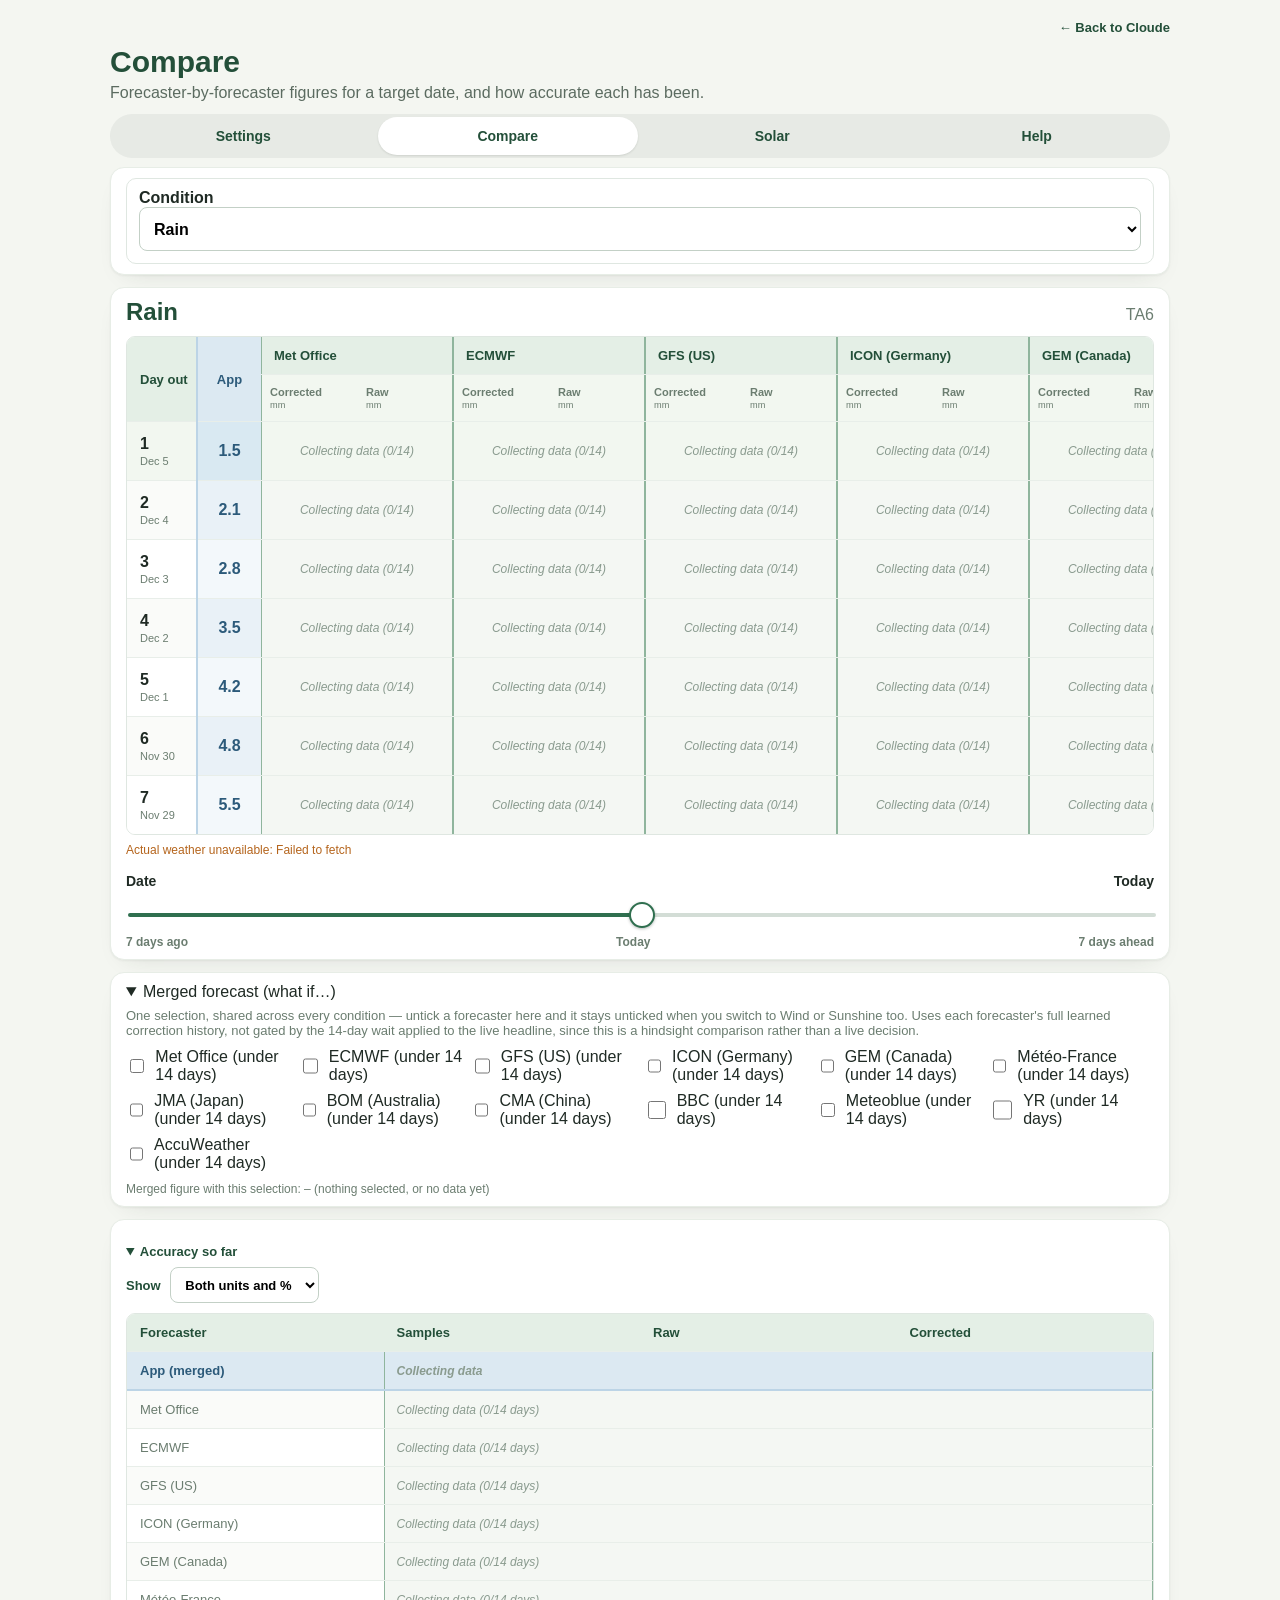
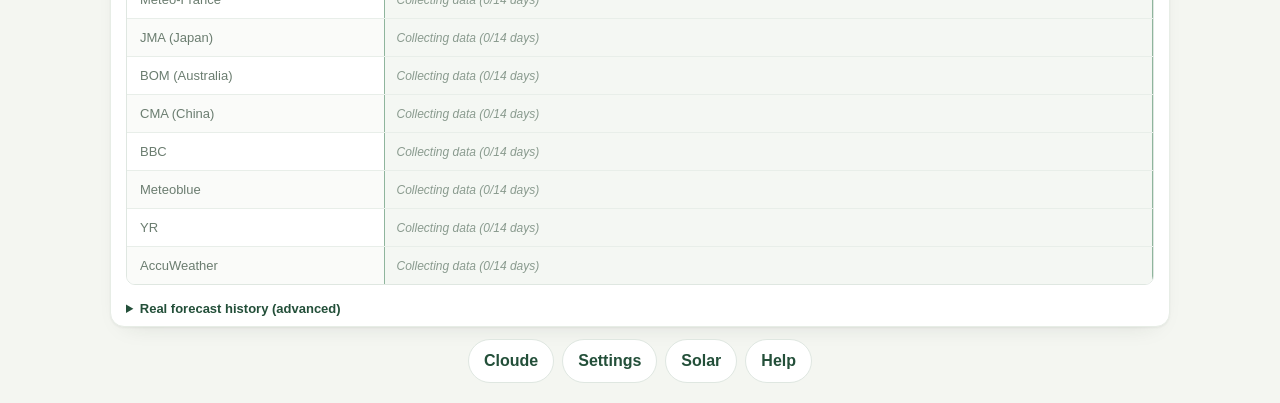
==== commit 3a105c3b: "Add files via upload" ====
--- a/compare.html
+++ b/compare.html
@@ -35,7 +35,9 @@
         Condition
         <select id="condition">
           <option value="rain">Rain</option>
-          <option value="cloud">Cloud</option>
+          <option value="cloudLow">Cloud (low)</option>
+          <option value="cloudMid">Cloud (mid)</option>
+          <option value="cloudHigh">Cloud (high)</option>
           <option value="wind">Wind</option>
           <option value="temperature">Temperature</option>
           <option value="pressure">Pressure</option>
--- a/style.css
+++ b/style.css
@@ -100,14 +100,214 @@
   padding: 20px;
 }
 
+/* Phone widths only. The desktop/iPad padding is left alone — the
+   tightening exists to get the front page above the fold on a phone,
+   which is not a problem the wider layouts have. Top is tighter still
+   than the other three sides — see .title-bar below for why phones
+   don't need the same top clearance iPad does. */
+@media (max-width: 700px) {
+  /* The top value carries env(safe-area-inset-top) because index.html
+     now sets viewport-fit=cover. Without cover, iOS reserves the notch/
+     status-bar strip itself and leaves it blank — that blank strip WAS
+     the stubborn gap above "Cloude". With cover, the page is allowed to
+     draw into that area and becomes responsible for keeping content
+     clear of it, which is what the inset does.
+
+     env() resolves to 0 anywhere there is no inset (older iOS, Android,
+     desktop, and any browser tab that isn't running full-bleed).
+     Was "6px + inset" — confirmed on a real notched phone as still more
+     gap than wanted above "Cloude". 2px is just enough that text doesn't
+     sit flush against the status bar; the inset itself already does the
+     real clearance work. */
+  .app { padding: calc(2px + env(safe-area-inset-top)) 12px 12px; }
+}
+
 header {
-  margin-bottom: 26px;
+  /* Was 18px. The gap under the title was pure dead space on the front
+     page — the single easiest saving, and it buys most of the map strip
+     on its own. */
+  margin-bottom: 9px;
 }
 
 h1 {
   margin: 0 0 5px;
   font-size: 30px;
   color: var(--accent-dark);
+}
+
+/* Map only, not every page's title — the back-link above it already
+   sits top-left, and this is the one page where a left-aligned title
+   sits directly under whatever iOS/Safari chrome occupies that corner
+   (share/tabs icons in-browser, or the notch/camera area once
+   installed as a home-screen app). Centring moves it clear of both
+   without touching the layout anywhere else. */
+.map-page-title {
+  text-align: center;
+}
+
+/* Home and Go-to now live in the control row below (.map-controls),
+   not a separate header row — that briefly existed, mirroring the
+   front page's own title-bar, but only made sense while it was
+   sharing space with "Add to forecast"'s own button. Once that button
+   merged into "Forecast for here" (see map.js), the control row had
+   enough room for these two anyway, and one row of controls beat
+   splitting them across two for no reason. */
+.map-icon-button {
+  display: inline-flex;
+  align-items: center;
+  justify-content: center;
+  /* Was 36px — the zoom buttons next to these are 44px, and side by
+     side that was a real, visible size mismatch (confirmed on a real
+     device), not just a difference in icon style. Matched exactly now. */
+  width: 44px;
+  height: 44px;
+  border-radius: 50%;
+  border: 1px solid #dfe7e1;
+  background: white;
+  color: var(--accent-dark);
+  touch-action: manipulation;
+  /* Without this, a tight row (now five controls, not four) could
+     shrink these below their set size under flex's default shrink
+     behaviour — the same underlying class of issue the SVG-inside-
+     the-button fix just below this deals with, but for the button's
+     own box rather than its icon. A squashed-oval button would be a
+     smaller, subtler version of that same bug. */
+  flex-shrink: 0;
+}
+
+/* Without this, the icon rendered as a sliver a couple of pixels wide
+   instead of the intended shape — confirmed on a real device (one
+   icon showed as a solid over-filled blob, the other as barely a dot)
+   and reproduced in a plain screenshot. Browsers don't reliably treat
+   an inline <svg> as a "replaced element" the way an <img> is for flex
+   sizing purposes, so as a flex item it can shrink well below its own
+   width/height attributes even with plenty of room in the button —
+   flex-shrink: 0 stops that outright, and the explicit width/height
+   here in real CSS (rather than relying on the SVG's own HTML
+   attributes, which is what this looked like it should already do)
+   removes any ambiguity about what size "not shrunk" actually means. */
+.map-icon-button svg {
+  flex-shrink: 0;
+  /* Was 16px, matched to the old 36px button. Bumped alongside that
+     size change so the icon keeps roughly the same proportion of the
+     circle it sits in — the zoom buttons' own +/- glyphs are large
+     relative to their circle, and a small icon left behind in a
+     bigger button would have read as timid by comparison rather than
+     actually matching. */
+  width: 20px;
+  height: 20px;
+}
+
+.map-icon-button:disabled {
+  opacity: 0.4;
+}
+
+/* Anchored under the Go-to button, right-aligned the same way the front
+   page's own .place-menu hangs under its chip. Absolutely positioned
+   against .map-controls (position: relative on that row) rather than
+   the button itself, so it lines up with the right edge of the whole
+   control row. */
+.map-goto-menu {
+  position: absolute;
+  top: calc(100% + 6px);
+  right: 0;
+  z-index: 5;
+  background: white;
+  border: 1px solid #dfe7e1;
+  border-radius: 10px;
+  box-shadow: 0 4px 14px rgba(31, 42, 36, .18);
+  padding: 6px;
+  min-width: 180px;
+  max-width: 260px;
+}
+
+.map-goto-item {
+  display: block;
+  width: 100%;
+  text-align: left;
+  padding: 10px 12px;
+  border-radius: 8px;
+  border: 0;
+  background: none;
+  font: inherit;
+  font-weight: 600;
+  color: var(--accent-dark);
+}
+
+.map-goto-item:hover {
+  background: #f2f6f2;
+}
+
+.map-goto-empty {
+  margin: 0;
+  padding: 10px 12px;
+  font-size: 13px;
+  color: var(--accent-muted);
+  max-width: 220px;
+}
+
+/* A small centred prompt, not a full page takeover — this is one
+   short yes/no question, not content worth the weight of the app's
+   .sheet pattern (which map.html doesn't even have the markup for).
+   Fixed positioning rather than anchored to a button, unlike
+   .map-goto-menu above: a confirmation is about the ACTION just taken
+   ("Forecast for here"), not about a specific control on screen, so
+   centring on the viewport reads better than hanging off one button
+   among five. */
+.map-confirm-backdrop {
+  position: fixed;
+  inset: 0;
+  background: rgba(31, 42, 36, .35);
+  z-index: 10;
+}
+
+.map-confirm {
+  position: fixed;
+  left: 50%;
+  top: 50%;
+  transform: translate(-50%, -50%);
+  z-index: 11;
+  background: white;
+  border-radius: 14px;
+  padding: 20px;
+  width: min(300px, calc(100vw - 48px));
+  box-shadow: 0 8px 28px rgba(31, 42, 36, .28);
+  text-align: center;
+}
+
+.map-confirm p {
+  margin: 0 0 16px;
+  font-size: 15px;
+  font-weight: 600;
+  color: var(--accent-dark);
+}
+
+.map-confirm-actions {
+  display: flex;
+  gap: 10px;
+}
+
+.map-confirm-actions button {
+  flex: 1 1 0;
+  min-height: 44px;
+  border-radius: 999px;
+  border: 0;
+  font-weight: 600;
+  font-size: 15px;
+}
+
+/* Plain, not accent-coloured — this is the "skip this extra step"
+   option, not a destructive or negative one (adopting the forecast
+   happens regardless of this choice), so it doesn't need warning
+   styling, just less visual weight than Yes. */
+.map-confirm-no {
+  background: #eef2ef;
+  color: var(--accent-dark);
+}
+
+.map-confirm-yes {
+  background: var(--accent-dark);
+  color: white;
 }
 
 header p {
@@ -119,29 +319,134 @@
 .comparison {
   background: white;
   border-radius: 14px;
-  padding: 22px;
-  margin-bottom: 18px;
+  /* Was 15px all round. Tightened on this card specifically (see
+     .rollback-title below too) — the slider's own 44px touch target is
+     NOT part of this reduction and stays exactly as it is; that was a
+     real accessibility fix for a genuine "hard to grab" complaint, not
+     decoration to trim back. */
+  padding: 10px 15px;
+  margin-bottom: 12px;
   box-shadow: 0 1px 2px rgba(31, 42, 36, .05), 0 10px 24px -16px rgba(31, 42, 36, .18);
   border: 1px solid #e7ede6;
+}
+
+/* Scoped to the front page's own Date card, not .controls generally —
+   Compare and Settings reuse the same class for unrelated fieldsets/
+   sections that were never part of the "still have to scroll past the
+   Date slider" complaint, and tightening their padding too was never
+   asked for. .app-home only wraps index.html's <main>, so this can't
+   leak onto those other pages. */
+.app-home .controls {
+  padding: 7px 15px;
+}
+
+/* Front page only — .app stays plain block flow on every other page,
+   since flex items stop collapsing margins with each other and this
+   session's whole spacing pass (12px card rhythm, the 2px dot-row
+   tightening above) was tuned assuming normal block layout. Scoped to
+   .app-home specifically rather than changing .app itself so nothing
+   about Compare/Settings/Solar/Help/Map's own layouts is touched.
+   min-height ensures the map strip has real leftover space to grow
+   into on a short page, rather than this only mattering on a page tall
+   enough to already be scrolling. */
+.app-home {
+  display: flex;
+  flex-direction: column;
+  min-height: 100svh;
+}
+
+/* Flex items default to flex-shrink:1 — without this, EVERY direct
+   child of .app-home (the header, the headline card, tide/fishing, all
+   of it) would be able to shrink under pressure, not just the map
+   strip. This keeps everything else at its natural size regardless of
+   available space; only .map-strip's own flex:1 1 auto (below) is
+   meant to grow or shrink. */
+.app-home > *:not(.map-strip) {
+  flex: 0 0 auto;
+}
+
+/* A static preview, same card language as .headline below it (rounded
+   corners, the same shadow) so it reads as part of the same page
+   rather than a bolted-on widget — but shorter and a plain link rather
+   than a card full of controls, since tapping it is the only thing it
+   does. Grows to fill whatever vertical space the rest of the page
+   ISN'T using (see .app-home above) — turning off Tide/Fishing or a
+   few headline cells in Settings used to just leave that freed space
+   empty at the bottom of the screen; now the map takes it instead of
+   staying a fixed size regardless of what's around it. min-height is a
+   floor, not a fixed size, for when the rest of the page already fills
+   the screen on its own. */
+.map-strip {
+  /* Needed for the bottom-right time pill (map-strip.js reuses
+     .map-scale wholesale — see that file), which is positioned
+     absolute against this element. Doesn't affect anything else here:
+     this element was already the sole flex container between the
+     canvas and the page, just never previously needed a positioning
+     context of its own. */
+  position: relative;
+  /* Was display: block. A percentage height on a normal-flow child
+     (the canvas's own height:100% below) needs its parent to have a
+     height CSS itself established as definite — a flex-grown height
+     like this element's own 1 1 auto doesn't reliably count for that,
+     even though the computed pixel height is completely real. That
+     mismatch was confirmed directly: a real device showed this card
+     visibly taller than the map drawn inside it whenever Tide/Fishing
+     or a headline cell was switched off (freeing space this element
+     grows into), and measuring both elements at once showed the
+     canvas rendering shorter than its own parent despite an
+     already-working ResizeObserver correctly re-measuring it — the
+     observer was never the problem; the CSS relationship it was
+     re-measuring against was. Making this element a flex container
+     itself sidesteps the whole percentage-height mechanism: the canvas
+     below gets its size from flex distribution (flex: 1 1 auto)
+     instead, which doesn't have this limitation. */
+  display: flex;
+  flex: 1 1 auto;
+  min-height: 130px;
+  border-radius: 14px;
+  overflow: hidden;
+  margin-bottom: 12px;
+  box-shadow: 0 2px 4px rgba(31, 42, 36, .07), 0 14px 30px -16px rgba(31, 42, 36, .24);
+}
+
+.map-strip canvas {
+  display: block;
+  width: 100%;
+  /* Was height: 100% — see .map-strip's own note above for why that
+     didn't reliably work. flex-grow here instead of a percentage. */
+  flex: 1 1 auto;
+  /* Flex items default to min-height: auto (their content's own
+     size), not 0 — for most elements that rarely matters, but a
+     canvas's "content size" can behave unlike a normal element's, and
+     this removes any ambiguity about it being allowed to shrink to
+     fully match whatever the flex algorithm decides rather than some
+     content-derived floor. */
+  min-height: 0;
 }
 
 .headline {
   background: var(--headline-bg);
   border-radius: 14px;
-  padding: 20px 22px;
-  margin-bottom: 18px;
+  /* Vertical padding tightened from 14px to 11px (horizontal untouched)
+     as part of reclaiming a few more pixels on the front page — this
+     card's own padding was adding to the same "still have to scroll to
+     see the bottom of the Date slider" gap as the .hour-slider and
+     .rollback-title trims below. */
+  padding: 11px 15px;
+  margin-bottom: 12px;
   box-shadow: 0 2px 4px rgba(31, 42, 36, .07), 0 14px 30px -16px rgba(31, 42, 36, .24);
-  /* Lets the browser keep handling vertical page scrolling natively from
-     inside this card — the swipe-between-places gesture only ever looks
-     at horizontal movement, so this avoids the two fighting over the
-     same touch. */
-  touch-action: pan-y;
 }
 
 .headline-grid {
   display: grid;
   grid-template-columns: 1fr 1fr;
-  gap: 16px 22px;
+  /* Row gap was 10px, same as the column gap's near-neighbour 16px was
+     doing double duty as both "space between two side-by-side figures"
+     and "space between one row and the next" — two different jobs that
+     don't need the same amount. Tightened the row gap on its own,
+     column gap untouched (that's genuine breathing room between two
+     numbers, not slack). */
+  gap: 7px 16px;
 }
 
 .headline-loading {
@@ -168,6 +473,249 @@
   transition: background-color .15s ease;
 }
 
+/* A single full-width row rather than one of the 2-column headline
+   cells — tide doesn't fit that grid (it's one continuous reading, not
+   a per-condition figure), so it sits underneath the grid instead,
+   spanning the whole card. Shares the tap/hover feel of a headline
+   cell (rounded, subtle hover) since it opens the same kind of sheet. */
+/* The pair. Tide and fishing sit side by side because they always share
+   a location (swiping tide re-renders fishing for the same place), so
+   showing them as one row of two reads as one subject rather than two
+   identical-looking bars.
+
+   Both children are flex: 1 1 auto, so the row fills edge to edge with a
+   single gap and any spare width is SHARED rather than pooling in one
+   card. That matters: an earlier version gave all the slack to tide,
+   which then spread its figures to its own edges and manufactured a
+   large blank in the middle while fishing's place name was truncating.
+
+   If only one of the two is enabled in Settings, the other is display:
+   none (via the hidden attribute) and the survivor takes the full width
+   with no rule change needed. */
+.tide-fishing-pair {
+  display: flex;
+  align-items: stretch;
+  gap: 12px;
+  /* Was 12px, then 6px — still flagged as too much surrounding a row
+     that's only 16px of dot icons. Down to 2px: barely more than
+     touching, which is what a page-position indicator like this
+     conventionally looks like (an iOS photo carousel's dots sit right
+     under the image, not floating in their own section). */
+  margin-bottom: 2px;
+}
+
+.tide-card {
+  background: #e3f0f8;
+  border-radius: 14px;
+  padding: 10px 12px;
+  box-shadow: 0 1px 3px rgba(31, 42, 36, .10), 0 12px 26px -14px rgba(31, 42, 36, .30);
+  border: 1px solid rgba(31, 42, 36, .09);
+}
+
+.tide-fishing-pair > .tide-card,
+.tide-fishing-pair > .fishing-card {
+  flex: 1 1 auto;
+  min-width: 0;
+  margin-bottom: 0;
+}
+.tide-card[data-color="teal"] { background: #dcefec; }
+.tide-card[data-color="mint"] { background: #e1f0e4; }
+.tide-card[data-color="sand"] { background: #f5ead9; }
+.tide-card[data-color="lavender"] { background: #eae6f5; }
+.tide-card[data-color="white"] { background: #ffffff; }
+
+.fishing-card {
+  background: #eef6ea;
+  border-radius: 14px;
+  padding: 10px 12px;
+  box-shadow: 0 1px 3px rgba(31, 42, 36, .10), 0 12px 26px -14px rgba(31, 42, 36, .30);
+  border: 1px solid rgba(31, 42, 36, .09);
+}
+.fishing-card[data-color="blue"] { background: #e3f0f8; }
+.fishing-card[data-color="teal"] { background: #dcefec; }
+.fishing-card[data-color="sand"] { background: #f5ead9; }
+.fishing-card[data-color="lavender"] { background: #eae6f5; }
+.fishing-card[data-color="white"] { background: #ffffff; }
+
+.fishing-row-value {
+  display: flex;
+  gap: 8px;
+  flex-wrap: wrap;
+}
+
+.fishing-band {
+  display: inline-flex;
+  align-items: center;
+  padding: 3px 10px;
+  border-radius: 999px;
+  font-size: 13px;
+  font-weight: 700;
+  white-space: nowrap;
+}
+.fishing-band-poor { background: #f6dad4; color: #9c3b2c; }
+.fishing-band-fair { background: #faedc7; color: #8a6d1f; }
+.fishing-band-good { background: #dcefe0; color: #2f6f4f; }
+.fishing-band-excellent { background: #cdeadb; color: #1f5c3d; }
+
+.fishing-factor-group {
+  margin-top: 10px;
+}
+.fishing-factor-group:first-child {
+  margin-top: 0;
+}
+.fishing-group-label {
+  display: block;
+  color: #6b7d70;
+  font-size: 11px;
+  text-transform: uppercase;
+  letter-spacing: 0.04em;
+  margin-bottom: 4px;
+}
+.fishing-factor-row {
+  display: flex;
+  justify-content: space-between;
+  gap: 10px;
+  font-size: 14px;
+  color: var(--accent-dark);
+  padding: 3px 0;
+}
+.fishing-factor-row.fishing-factor-folklore {
+  color: var(--accent-muted);
+}
+
+/* Was a single wrapping row of label + value. Now a two-line stack: a
+   header line (title left, place name right) above the figures, so both
+   lines run edge to edge and the card reads as a small panel rather than
+   a bar. */
+.tide-row {
+  display: flex;
+  flex-direction: column;
+  align-items: stretch;
+  gap: 6px;
+  width: 100%;
+  padding: 2px;
+  border: 0;
+  background: none;
+  border-radius: 8px;
+  font: inherit;
+  color: inherit;
+  text-align: left;
+  cursor: pointer;
+  -webkit-tap-highlight-color: transparent;
+  transition: background-color .15s ease;
+}
+
+/* Only tideRow does its own custom pointer-capture swipe-vs-tap
+   detection (see tide-ui.js) and needs touch-action restricted so a
+   horizontal swipe isn't eaten by the browser's own gesture handling.
+   fishingRow shares .tide-row for its visual styling only — it uses a
+   plain native click listener with no swipe support, so it must NOT
+   get this restriction (matches every other headline cell, which also
+   leaves touch-action at its unrestricted default). Giving fishingRow
+   this property by accident, just because it reused .tide-row's class,
+   was undermining the exact "let the browser's native tap handling do
+   the job" reasoning that plain click listeners rely on elsewhere. */
+.tide-row-swipeable {
+  touch-action: pan-y;
+}
+
+.tide-row:hover,
+.tide-row:active {
+  background: var(--accent-light);
+}
+
+/* Kept for the Loading / Not available states, which are still a single
+   plain line rather than the two-line layout below. */
+.tide-row-label {
+  color: var(--accent-muted);
+  font-size: 12px;
+  font-weight: 600;
+  text-transform: uppercase;
+  letter-spacing: 0.04em;
+  white-space: normal;
+}
+
+.tide-row-head {
+  display: flex;
+  align-items: baseline;
+  justify-content: space-between;
+  gap: 8px;
+}
+
+.tide-row-title {
+  color: var(--accent-muted);
+  font-size: 12px;
+  font-weight: 600;
+  text-transform: uppercase;
+  letter-spacing: 0.04em;
+  white-space: nowrap;
+}
+
+/* Deliberately small. The place name is confirmation, not
+   identification — the card colour already says which card you are
+   looking at — and at half width it is the widest thing competing with
+   the tide figures. Shrinking it here is what buys the figures their
+   size back. This font-size is the lever if the balance looks wrong.
+
+   It ellipsises rather than wrapping, and because it is the only
+   shrinkable thing in the row, the figures are the last to give way. */
+.tide-row-place {
+  color: var(--accent-muted);
+  font-size: 10.5px;
+  font-weight: 600;
+  white-space: nowrap;
+  overflow: hidden;
+  text-overflow: ellipsis;
+  min-width: 0;
+}
+
+.tide-row-value {
+  color: var(--accent-dark);
+  font-size: 14px;
+}
+
+.tide-row-events {
+  display: flex;
+  justify-content: space-between;
+  align-items: baseline;
+  gap: 10px;
+  flex-wrap: nowrap;
+}
+
+.tide-event {
+  display: inline-flex;
+  align-items: baseline;
+  gap: 5px;
+  font-size: 15px;
+  font-weight: 700;
+  color: var(--accent-dark);
+  font-variant-numeric: tabular-nums;
+  white-space: nowrap;
+}
+
+/* The front-page row no longer prints heights (see tide-ui.js) — they
+   overflowed the card at half width and are one tap away in the sheet.
+   This rule stays because the sheet still renders heights inside a
+   .tide-event, and it is the only thing sizing them there. */
+.tide-event small {
+  font-size: 14px;
+  font-weight: 600;
+  color: var(--accent-dark);
+}
+
+.tide-event-type {
+  display: inline-flex;
+  align-items: center;
+  justify-content: center;
+  width: 16px;
+  height: 16px;
+  border-radius: 4px;
+  background: var(--accent-light);
+  color: var(--accent-dark);
+  font-size: 10px;
+  font-weight: 800;
+}
+
 .headline-cell:hover,
 .headline-cell:active {
   background: rgba(255, 255, 255, .5);
@@ -215,7 +763,7 @@
                        ever splitting mid-way through — see .headline-value
                        white-space below */
   gap: 6px;
-  min-height: 34px; /* matches .headline-value's own line height, so the
+  min-height: 28px; /* matches .headline-value's own line height, so the
                         row's height never depends on whether the wind
                         arrow happens to be present */
 }
@@ -223,9 +771,13 @@
 .headline-value {
   display: inline-flex;
   align-items: center;
-  min-height: 34px;
-  color: var(--accent-dark);
-  font-size: 28px;
+  min-height: 28px;
+  color: var(--accent-dark);
+  /* 28px -> 22px. This is the change most likely to read as cheapening
+     rather than refining, since the bolder headline figure was a
+     deliberate outcome of the polish pass. If it looks thin in use,
+     24px is the halfway step — this one line is the whole lever. */
+  font-size: 22px;
   font-weight: 800;
   letter-spacing: -0.01em;
   line-height: 1.2;
@@ -233,6 +785,23 @@
   white-space: nowrap; /* a two-part value like "19/32" must never break
                            between the two numbers — if there's no room,
                            the row above wraps the arrow instead */
+}
+
+/* "Collecting data" while a real-but-brand-new condition (currently
+   just Sunshine — see sunshineHeadlineStillCollecting in app.js)
+   hasn't earned enough real history to show yet. Overrides most of
+   .headline-value above rather than adding a whole separate element:
+   this text is several times longer than any genuine value this cell
+   ever holds ("19/32", "25 / 14"), so the bold 22px/nowrap treatment
+   built for a short number would either overflow the cell or force the
+   grid wider — muted, smaller, and allowed to wrap instead, since this
+   is a status message, not a data point worth the same visual weight. */
+.headline-value-collecting {
+  font-size: 13px;
+  font-weight: 600;
+  color: var(--accent-muted);
+  white-space: normal;
+  line-height: 1.3;
 }
 
 .headline-date {
@@ -261,6 +830,18 @@
   height: 28px;
 }
 
+/* Same fixed sizing as .headline-moon above, same reasoning — the sky
+   icon (see sheetCloudIcon in app.js, appended here via the headline
+   cell's own "cloud" branch) is a real SVG with its own internal
+   viewBox, not text, so this is what actually keeps the cell's height
+   stable as it swaps against a plain number or the moon on other
+   cells/hours. */
+.headline-cloud-icon svg {
+  display: block;
+  width: 28px;
+  height: 28px;
+}
+
 .wind-arrow {
   display: inline-flex;
   align-items: center;
@@ -297,25 +878,89 @@
 }
 
 .hour-slider {
-  margin-top: 14px;
-  padding-top: 12px;
+  /* Was margin-top 8px, padding-top 12px. Further tightened as part of
+     reclaiming a few more pixels of front-page height — the actual
+     44px range-input touch target below is deliberately NOT part of
+     this (see the note by .controls/.comparison above: that height is
+     a real accessibility fix, not decoration), only the breathing room
+     above the border and the track itself. */
+  margin-top: 4px;
+  padding-top: 7px;
   border-top: 1px solid rgba(76, 106, 88, 0.25);
 }
 
 .hour-slider-title {
   display: flex;
+  align-items: center;
   justify-content: space-between;
   font-size: 12px;
   font-weight: 600;
   color: var(--accent-muted);
-  margin-bottom: 4px;
+  /* Was 4px — trimmed alongside .hour-slider's own padding above. */
+  margin-bottom: 2px;
+}
+
+/* Sits in the middle of the existing "Today" / time-readout row rather
+   than on a row of its own — deliberately small to fit that row without
+   growing its height, which is a real trade-off worth stating plainly:
+   at 20px this is below Apple's own recommended 44px tap target. A
+   full-size target would have meant either a taller row (reintroducing
+   height this exact card was trimmed of earlier) or its own dedicated
+   row (the thing this was explicitly asked to avoid) — 20px inside the
+   existing row was the compromise that kept both. */
+.hour-play-icon {
+  display: inline-flex;
+  align-items: center;
+  justify-content: center;
+  width: 20px;
+  height: 20px;
+  flex-shrink: 0;
+  /* Every <button> on the page gets a global reset (min-height: 44px,
+     padding: 0 16px, background: var(--accent) — see the plain
+     "button {}" rule) sized for real full-width buttons elsewhere in
+     the app. Confirmed on-device via a genuine measurement, not
+     assumed: this button's OWN rule set width/height but never
+     explicitly overrode min-height or padding, so those two kept
+     coming from the global rule regardless — min-height alone was
+     forcing the whole row to 44px tall, silently undoing the entire
+     point of fitting this into the existing row without growing it.
+     Both need overriding here explicitly; redeclaring width/height
+     alone doesn't touch a separate min-height/padding declaration. */
+  min-height: 0;
+  padding: 0;
+  border-radius: 50%;
+  border: 0;
+  /* Was a pale rgba(76,106,88,0.15) wash with a muted icon colour —
+     easy to miss next to the plain text either side of it, especially
+     at 20px. A solid accent fill (the same colour every other button
+     in the app already uses) with a white icon on top reads as an
+     actual button rather than a faint decoration, at the same size.
+     Now shared by the map page's own Play button too (see map.html),
+     so this one change covers both. */
+  background: var(--accent);
+  color: white;
+  touch-action: manipulation;
+}
+
+/* Same fix as the map page's header icons (.map-icon-button svg) —
+   without this, an inline <svg> as a flex item can shrink below its
+   own width/height attributes even with room to spare, since browsers
+   don't reliably treat it as a "replaced element" for flex sizing.
+   Applied here up front rather than waiting to rediscover the same bug
+   a second time. */
+.hour-play-icon svg {
+  flex-shrink: 0;
 }
 
 input[type="range"] {
   -webkit-appearance: none;
   appearance: none;
   width: 100%;
-  height: 32px;
+  /* Was 32px. The visible track is still thin, but the wider hit area
+     was still landing short of a reliable drag target on iPad — see
+     the enlarged thumb below, which is what actually grows the tappable
+     region, this just gives it room to sit centred. */
+  height: 44px;
   background: transparent;
   touch-action: none;
 }
@@ -328,9 +973,13 @@
 
 input[type="range"]::-webkit-slider-thumb {
   -webkit-appearance: none;
-  width: 20px;
-  height: 20px;
-  margin-top: -8px;
+  /* Was 20px. Apple's own minimum recommended touch target is 44px;
+     this doesn't go quite that far (it would visually dwarf the thin
+     track) but it's a meaningful step up from a target people were
+     visibly missing. */
+  width: 26px;
+  height: 26px;
+  margin-top: -11px;
   border-radius: 50%;
   background: white;
   border: 2px solid var(--accent);
@@ -355,8 +1004,8 @@
 }
 
 input[type="range"]::-moz-range-thumb {
-  width: 20px;
-  height: 20px;
+  width: 26px;
+  height: 26px;
   border-radius: 50%;
   background: white;
   border: 2px solid var(--accent);
@@ -392,7 +1041,7 @@
   padding: 10px 12px 12px;
 }
 
-.rollback {
+.rollback:not(:first-child) {
   margin-top: 16px;
 }
 
@@ -446,6 +1095,8 @@
 }
 
 input[type="text"],
+input[type="number"],
+textarea,
 #postcode,
 select {
   width: 100%;
@@ -473,6 +1124,21 @@
   color: white;
   font-weight: 600;
   transition: background-color .15s ease, transform .08s ease;
+  /* Applied globally rather than button-by-button, after tracing the
+     map page's and front page's Play buttons both "sticking" solid
+     after a tap until something else was tapped — turned out to be
+     iOS's own default tap-highlight overlay, which paints a solid tint
+     over the whole button and doesn't reliably clear on its own. This
+     is the exact same root cause already found and fixed once for
+     .place-dot-button specifically (see that rule's own comment); it
+     was never generalised to the shared button rule, so every OTHER
+     plain <button> in the app — both Play buttons included — was still
+     exposed to it. On the map page's text button, the overlay sitting
+     on top of "Pause" while highlighted is what made the label
+     disappear. No plain <button> anywhere in this app wants the
+     platform default here, so this is the one shared place to fix it
+     rather than patching each button that happens to get noticed. */
+  -webkit-tap-highlight-color: transparent;
 }
 
 button:hover {
@@ -489,9 +1155,16 @@
   margin: 0;
 }
 
+/* A little extra clearance at the top of every legend — the same
+   iPadOS windowed/Split View window-control overlap documented on
+   .title-bar below can land over whichever legend happens to scroll to
+   the very top of the viewport, not just the page's own title, so this
+   protection needs to be everywhere a legend can appear rather than
+   just the one spot it was first noticed. */
 legend {
   padding: 0;
   margin-bottom: 8px;
+  padding-top: 6px;
 }
 
 .checks {
@@ -582,14 +1255,42 @@
   display: flex;
   justify-content: space-between;
   gap: 10px;
-  margin-bottom: 8px;
-}
-
-.range-labels {
+  /* Was 8px, then 4px — trimmed once more as part of reclaiming a few
+     more pixels of front-page height. Still a label for the control
+     below it, not a heading, so it can afford to sit close. */
+  margin-bottom: 2px;
+  font-size: 14px;
+}
+
+/* The front page's Date slider only — map.html's own Hour rollback keeps
+   .rollback-title + .range-labels above/below its slider unchanged (see
+   both rules either side of this one). This one replaces BOTH of those
+   for the Date slider specifically: one line, three fixed anchors (real
+   date 7 days back, "Today", real date 7 days ahead) rather than a
+   dynamic title above plus a worded caption below — see index.html's own
+   comment on .rollback for the reasoning. Same visual weight as
+   .range-labels (same colour, same size) since this is replacing that
+   exact role, just consolidated onto one line instead of two. */
+.rollback-range-line {
   display: flex;
   justify-content: space-between;
   color: #6b7d70;
   font-size: 12px;
+  font-weight: 600;
+  margin-bottom: 2px;
+}
+
+.range-labels {
+  display: flex;
+  justify-content: space-between;
+  color: #6b7d70;
+  font-size: 12px;
+  /* Same compensation as .hour-slider above: the taller range input
+     added 6px of invisible padding below its own visible track, which
+     otherwise shows up here as the gap between the track and these
+     labels growing by that same 6px. Pulls it back to how it looked
+     before the touch-target fix. */
+  margin-top: -6px;
 }
 
 .rollback p,
@@ -959,6 +1660,16 @@
   display: none;
 }
 
+/* Same specificity-tie fix as headline-status-block above — .tide-row's
+   own "display: flex" was beating the browser's built-in [hidden] rule,
+   so tideRow.hidden = true in JS did nothing: the row stayed rendered
+   as an empty flex box, still taking up its margin/padding/border-top
+   space between Dew Point and the Today slider even with tide switched
+   off or no tide location saved. */
+.tide-row[hidden] {
+  display: none;
+}
+
 /* Front-page escalation banner — a calm, informational green rather than
    the amber "something's wrong" tone of the weather-load error above,
    since this is an FYI worth a glance, not a problem needing action. */
@@ -1126,28 +1837,120 @@
 
 /* ---- Header place chip (front page) ---- */
 
+/* Rewritten from a CSS Grid + `display: contents` approach. That
+   version placed .settings-icon-button and .place-chip as grid items of
+   .title-bar by collapsing their .title-bar-right wrapper with
+   `display: contents`, so their explicit grid-column/justify-self could
+   apply directly. It never actually worked on-device — confirmed on a
+   real phone the icon stayed grouped with the chip on the right instead
+   of moving to the left corner. `display: contents` on a wrapper around
+   focusable/interactive children (a link, a button) is a known rough
+   edge in WebKit; rather than chase why, this switches to a plain flex
+   row with `order`, which has no such history. The icon is now a direct
+   child of .title-bar in the HTML (a sibling of <h1>, before it) instead
+   of living inside .title-bar-right — no wrapper to collapse, so there
+   is nothing for that bug to attach to. */
 .title-bar {
-  display: grid;
-  grid-template-columns: 1fr auto 1fr;
+  display: flex;
   align-items: center;
-  gap: 10px;
+  gap: 8px;
   position: relative;
-  /* A little extra clearance at the top — on iPad, when this runs as a
-     windowed/Split View app, iPadOS draws its own window controls (the
-     macOS-style traffic-light pill) right over the top-left corner of
-     the page, which otherwise lands directly on the title. */
-  padding-top: 6px;
+}
+
+/* iPad only, not phones — when this runs as a windowed/Split View app,
+   iPadOS draws its own window controls (the macOS-style traffic-light
+   pill) right over the top-left corner of the page, which otherwise
+   lands directly on the title. Phones have no such overlay and were
+   paying this same 6px for no reason, sitting on top of the status bar/
+   notch clearance the OS already reserves on its own — a real, visible
+   gap above "Cloude" with nothing there to protect against. */
+@media (min-width: 701px) {
+  .title-bar {
+    padding-top: 6px;
+  }
+}
+
+/* Default (iPad/desktop) order: title first, then the icon and chip
+   together on the right — icon before chip, matching how they read
+   left-to-right. `order` rather than source position is what controls
+   this, so the phone media query below can simply reassign it rather
+   than needing a second markup arrangement. */
+.settings-icon-button {
+  order: 2;
+}
+.title-bar h1 {
+  order: 1;
+}
+.title-bar-right {
+  order: 3;
+}
+
+/* Phones only: Settings moves to the LEFT corner, place chip stays
+   right. The left corner is off-limits on iPad (window chrome sits
+   there — see the note above), but phones have no such overlay, and
+   putting the two controls in opposite corners relieves the crowding
+   that came from having a 44px icon and a variable-width place name
+   sharing one side. */
+@media (max-width: 700px) {
+  .settings-icon-button {
+    order: 1;
+  }
+  .title-bar h1 {
+    order: 2;
+  }
+  .title-bar-right {
+    order: 3;
+  }
 }
 
 .title-bar h1 {
   margin: 0;
-  grid-column: 2;
-  justify-self: center;
+  flex: 1 1 auto;
+  min-width: 0;
+  text-align: center;
+}
+
+/* .place-menu is absolutely positioned, so it sits outside this flex
+   flow entirely and still anchors to the chip's corner regardless of
+   where the chip itself lands in source/order terms. */
+
+.title-bar-right {
+  display: flex;
+  align-items: center;
+  justify-content: flex-end;
+  gap: 8px;
+  flex: 0 1 auto;
+  /* Flex items default to a content-based minimum width too, same
+     underlying issue as .place-chip below — without this, the wrapper
+     itself could refuse to shrink below its content's natural size,
+     which would defeat that fix at the next level up. */
+  min-width: 0;
+  max-width: 60%;
+}
+
+.settings-icon-button {
+  display: inline-flex;
+  align-items: center;
+  justify-content: center;
+  width: 44px;
+  height: 44px;
+  border-radius: 50%;
+  color: var(--accent-dark);
+  flex: 0 0 auto;
+}
+
+.settings-icon-button:hover {
+  background: var(--accent-light);
 }
 
 .place-chip {
-  grid-column: 3;
-  justify-self: end;
+  /* Was 0 0 auto (can't shrink at all). With a fixed-size icon now
+     sitting next to it in the same row, a long place name needs
+     somewhere to give — this lets the chip shrink below its natural
+     width so max-width/ellipsis on the label actually get a chance to
+     kick in, rather than the pair overflowing past the icon instead. */
+  flex: 0 1 auto;
+  min-width: 0;
 }
 
 .place-chip {
@@ -1187,6 +1990,17 @@
   gap: 8px;
   margin-top: 8px;
 }
+
+/* The tide dots now sit under the whole pair rather than inside the tide
+   card, because swiping tide also re-renders fishing for the same
+   location — they govern both cards, so centring them under just one
+   would have implied otherwise. */
+#tideDots {
+  /* Was 12px, then 6px each side — same reasoning as
+     .tide-fishing-pair's margin-bottom above, tightened to match. */
+  margin-top: 0;
+  margin-bottom: 2px;
+}
 .place-dot {
   width: 16px;
   height: 16px;
@@ -1199,6 +2013,25 @@
   height: 20px;
   opacity: 1;
   filter: none;
+}
+
+.place-dot-button {
+  display: flex;
+  align-items: center;
+  justify-content: center;
+  width: 32px;
+  height: 32px;
+  padding: 0;
+  border: 0;
+  background: none;
+  /* Without this, iOS's own default tap-highlight overlay covers the
+     full 32px button — visibly larger than the 16-20px icon sitting
+     inside it — which reads as the icon itself darkening and growing
+     on tap, then fading back on release. The is-current class above
+     already gives a plain, instant colour/opacity change on selection;
+     this was an unrelated platform effect layered on top of it, not
+     part of the intended feedback. */
+  -webkit-tap-highlight-color: transparent;
 }
 
 .place-menu {
@@ -1301,6 +2134,15 @@
   white-space: nowrap;
 }
 
+.place-row-sub {
+  display: block;
+  color: #6b7d70;
+  font-size: 11px;
+  margin-top: 3px;
+  white-space: normal;
+  word-break: break-word;
+}
+
 .place-row-switch {
   flex: 0 0 auto;
   width: 76px;
@@ -1331,18 +2173,74 @@
   background: #f3d9bd;
 }
 
+.place-row-marktype {
+  margin-top: 8px;
+}
+
+.place-row-admiralty {
+  margin-top: 6px;
+}
+
+.place-row-admiralty-notes {
+  margin-top: 4px;
+}
+.place-row-admiralty-note {
+  display: block;
+  color: var(--amber);
+  margin-top: 2px;
+}
+
+.place-row-admiralty-check {
+  margin-top: 4px;
+  font-size: 12px;
+  min-height: 32px;
+  padding: 0 12px;
+  background: var(--accent-dark);
+  color: white;
+}
+
+.place-row-admiralty-check:hover {
+  filter: brightness(1.1);
+}
+
+.place-row-admiralty-status {
+  margin-top: 3px;
+}
+
+/* Progress text ("Checking…") stays muted — it used to go amber like a
+   warning purely because the old rule coloured ANY non-empty status,
+   which made a working check look like something had gone wrong. Only a
+   real failure is amber now, and it's bold so a long message reads as a
+   result rather than more small print. */
+.place-row-admiralty-status.is-success {
+  color: var(--accent-dark);
+}
+
+.place-row-admiralty-status.is-error {
+  color: var(--amber);
+  font-weight: 600;
+}
+
 /* ---- Bottom nav (replaces the old footer links on every page) ---- */
 
 .bottom-nav {
   display: flex;
   justify-content: center;
-  gap: 10px;
+  /* Wraps since Map made it five items, which no longer fit on one
+     phone-width row. Two rows of pills is fine here — the nav sits
+     below the fold by design, and squeezing five pills onto one line
+     would mean padding tight enough to hurt them as tap targets. */
+  flex-wrap: wrap;
+  gap: 8px;
   margin-top: 4px;
 }
 
 .bottom-nav a {
   min-height: 44px;
-  padding: 0 18px;
+  /* 18px -> 15px: buys back enough width for five pills to sit on two
+     comfortable rows rather than three ragged ones. Still well clear of
+     the 44px minimum tap height. */
+  padding: 0 15px;
   display: inline-flex;
   align-items: center;
   border-radius: 999px;
@@ -1393,14 +2291,33 @@
   border-radius: 20px 20px 0 0;
   box-shadow: 0 -8px 30px rgba(20,30,24,.22);
   transform: translateY(100%);
-  transition: transform .28s cubic-bezier(.32,.72,0,1);
+  visibility: hidden;
+  transition: transform .28s cubic-bezier(.32,.72,0,1), visibility 0s linear .28s;
   z-index: 11;
   padding: 10px 20px calc(20px + env(safe-area-inset-bottom));
-  max-height: 78vh;
+  /* Was a flat 78vh. That's a fixed 22% peek of whatever's behind the
+     sheet regardless of how much the sheet actually has to show —
+     confirmed on-device with the fishing detail sheet (chart plus two
+     full factor lists): content taller than 78vh forced an internal
+     scroll to see the bottom, while still leaving a large, mostly-
+     wasted strip of the page visible above it. This still leaves a
+     peek (so it reads as a sheet, not a full-screen takeover) but the
+     peek is now a fixed height rather than a fixed proportion, so a
+     tall sheet gets to use nearly the whole screen instead of always
+     giving up the same 22% no matter how much it needs. dvh rather than
+     vh: vh is fixed to the layout viewport, which on iOS Safari doesn't
+     account for the browser chrome showing/hiding — dvh tracks the
+     actual visible height, which matters more here since it directly
+     sets how much content is reachable without scrolling. */
+  max-height: calc(100dvh - env(safe-area-inset-top) - 48px);
   overflow-y: auto;
 }
 .sheet[hidden] { display: block; } /* transform handles hiding, so it can transition; hidden just removes from a11y tree via JS toggle instead */
-.sheet.is-open { transform: translateY(0); }
+.sheet.is-open {
+  transform: translateY(0);
+  visibility: visible;
+  transition: transform .28s cubic-bezier(.32,.72,0,1);
+}
 
 .sheet-handle {
   width: 36px; height: 4px;
@@ -1440,6 +2357,7 @@
 }
 .sheet-readout[hidden] { display: none; }
 .sheet-readout-time { font-size: 16px; font-weight: 600; color: var(--accent-muted); }
+.sheet-readout-cycle { font-size: 13px; font-weight: 600; color: var(--accent-muted); letter-spacing: 0.02em; }
 .sheet-readout-value { font-size: 16px; font-weight: 700; color: var(--accent-dark); }
 .sheet-readout-value.is-compact { font-size: 13px; }
 
@@ -1466,6 +2384,29 @@
   border-radius: 2px;
 }
 .graph-svg { width: 100%; height: auto; display: block; overflow: visible; }
+
+/* Tide's graph is intentionally wider than the screen (see
+   TIDE_GRAPH_PX_PER_HOUR in tide-ui.js) so multi-day highs/lows have
+   room to breathe — this wrapper is what actually scrolls to reveal
+   it, and the width:auto below stops the general .graph-svg rule above
+   from squashing it back down to fit, which is what silently made the
+   "scrollable" wrapper never need to scroll in the first place. */
+.tide-graph-wrap {
+  overflow-x: auto;
+  max-width: 100%;
+}
+.tide-graph-wrap .graph-axis-value {
+  font-size: 13px;
+  font-weight: 600;
+}
+.tide-graph-wrap .graph-axis-label {
+  font-size: 12px;
+}
+.tide-graph-wrap .tide-graph-svg,
+.tide-graph-wrap .fishing-graph-svg {
+  width: auto;
+  max-width: none;
+}
 .graph-axis-label { font-size: 10px; fill: #6b7d70; }
 .graph-value-label { font-size: 10px; fill: var(--accent-dark); font-weight: 700; }
 .graph-gridline { stroke: #e4e9e4; stroke-width: 1; }
@@ -1475,7 +2416,38 @@
 
 .scrub-line { stroke: var(--accent-dark); stroke-width: 1.5; pointer-events: none; }
 .scrub-dot { fill: var(--accent-dark); stroke: white; stroke-width: 1.5; pointer-events: none; }
+/* Was var(--accent-dark) — the theme accent — which contrasted well
+   enough against the blue score line on its own, but stopped working
+   once the violet best-window shading was added underneath. Three
+   elements now share that chart, and on the greener themes the accent
+   sat close enough to the score line to need a second look.
+
+   Ochre is a fixed hex on purpose, breaking the theme-aware rule that
+   applied when there were only two things to tell apart. It is the one
+   warm hue not already spoken for here: blue is the score, violet is
+   the window shading, grey is structure. Being outside the theme also
+   means it stays equally distinct across all seven of them, rather than
+   being comfortable in some and marginal in others.
+
+   Opacity is set on the element (0.35) rather than here, since the
+   overlay is meant to be read for timing, not value. */
+.fishing-tide-overlay { stroke: #b0762c; }
+
+@media (prefers-color-scheme: dark) {
+  .fishing-tide-overlay { stroke: #e0a84e; }
+}
 .graph-touch-area { fill: transparent; touch-action: pan-y; }
+
+/* Tide's own tap-to-read-off touch area — deliberately NOT
+   touch-action: pan-y like graph-touch-area above. That's correct for
+   the other (fixed-width, non-scrolling) sheet graphs, which use it to
+   block horizontal touch so JS can own a drag-based scrubber instead.
+   Tide's chart is wider than the screen and relies on native horizontal
+   scroll (see .tide-graph-wrap), and only ever responds to a tap/click
+   rather than a drag — so touch-action stays at its default (auto),
+   letting both vertical page scroll and the wrapper's horizontal scroll
+   pass through untouched. */
+.tide-touch-area { fill: transparent; }
 
 .sun-strip { display: flex; margin-top: 14px; gap: 2px; overflow-x: auto; }
 .sun-cell { flex: 1; min-width: 26px; display: flex; flex-direction: column; align-items: center; gap: 4px; }
@@ -1484,6 +2456,33 @@
 
 .sheet-footnote { margin: 16px 2px 0; font-size: 12px; color: #6b7d70; line-height: 1.5; }
 .sheet-empty { margin: 24px 4px; color: #6b7d70; font-size: 14px; text-align: center; }
+
+.admiralty-events-summary {
+  margin-top: 18px;
+  padding-top: 14px;
+  border-top: 1px solid #e7ede6;
+}
+.admiralty-events-heading {
+  margin: 0 0 8px;
+  font-size: 13px;
+  font-weight: 700;
+  color: var(--accent-dark);
+}
+.admiralty-events-list {
+  display: flex;
+  flex-direction: column;
+  gap: 6px;
+}
+.admiralty-event-row {
+  display: flex;
+  align-items: baseline;
+  gap: 10px;
+  font-size: 14px;
+  color: var(--accent-dark);
+}
+.admiralty-event-row strong {
+  margin-left: auto;
+}
 
 /* ---- Accuracy over time (Compare) ---- */
 .accuracy-trend { margin-top: 16px; }
@@ -1545,13 +2544,32 @@
 }
 .place-ambiguity-option:last-child { margin-bottom: 0; }
 
+/* A single small nudge, not a full picker — deliberately lighter-weight
+   than .place-ambiguity-picker above it, since accepting or ignoring
+   this costs nothing (no wrong choice to make, unlike disambiguating a
+   place name) and it shouldn't compete visually with the status line
+   it sits next to. */
+.add-to-other-prompt {
+  margin-top: 6px;
+}
+
+.add-to-other-button {
+  padding: 6px 12px;
+  border: 1px solid #c3d0c6;
+  border-radius: 999px;
+  background: white;
+  color: var(--accent-dark);
+  font-size: 13px;
+  font-weight: 600;
+}
+
 /* ---- Appearance: colour theme swatches (Settings) ----
    Each swatch shows its OWN theme's accent colour regardless of
    whichever theme is currently active — so these can't just read
    var(--accent), which only ever reflects the live theme. Kept as its
    own small hardcoded list here rather than computed from JS, since a
    colour swatch is fundamentally a style concern. */
-.theme-swatches { display: flex; gap: 12px; flex-wrap: wrap; }
+.theme-swatches { display: flex; gap: 12px; flex-wrap: wrap; margin-top: 10px; }
 .theme-swatch {
   width: 32px;
   min-height: 32px;
@@ -1572,3 +2590,407 @@
 .theme-swatch[data-theme="blue"] { background: #3d6d95; }
 .theme-swatch[data-theme="teal"] { background: #2b7a78; }
 .theme-swatch[data-theme="olive"] { background: #6f7a3a; }
+
+.theme-swatch[data-tide-color="blue"] { background: #a9cfe8; }
+.theme-swatch[data-tide-color="teal"] { background: #8fc3bd; }
+.theme-swatch[data-tide-color="mint"] { background: #9bcaa4; }
+.theme-swatch[data-tide-color="sand"] { background: #e0bd8c; }
+.theme-swatch[data-tide-color="lavender"] { background: #c3b8e0; }
+.theme-swatch[data-tide-color="white"] { background: #ffffff; border-color: #dfe7e1; }
+
+.theme-swatch[data-fishing-color="mint"] { background: #9bcaa4; }
+.theme-swatch[data-fishing-color="blue"] { background: #a9cfe8; }
+.theme-swatch[data-fishing-color="teal"] { background: #8fc3bd; }
+.theme-swatch[data-fishing-color="sand"] { background: #e0bd8c; }
+.theme-swatch[data-fishing-color="lavender"] { background: #c3b8e0; }
+.theme-swatch[data-fishing-color="white"] { background: #ffffff; border-color: #dfe7e1; }
+
+/* ---------------------------------------------------------------
+   Map page (map.html)
+   --------------------------------------------------------------- */
+
+/* Controls above the map, not beside or below: there is more width to
+   spend up here, a thumb reaching the bottom of the screen doesn't
+   cover them, and a side rail would eat into the map itself. */
+.map-controls {
+  display: flex;
+  gap: 8px;
+  margin-bottom: 10px;
+  /* So .map-goto-menu below anchors to this row rather than the next
+     positioned ancestor up (the whole page) — needed since Home/Go-to
+     moved down here from the header, which used to be what carried
+     this. */
+  position: relative;
+}
+
+/* Pill-shaped and sized to match the bottom nav's own buttons, rather
+   than inheriting the app's default full-size button. These sit above
+   the map as a compact row of three, so the chunky default made them
+   look like the main event when they are chrome around the map. */
+.map-adopt,
+.map-nav-button {
+  min-height: 38px;
+  padding: 0 15px;
+  border-radius: 999px;
+  border: 1px solid #dfe7e1;
+  background: white;
+  color: var(--accent-dark);
+  font-weight: 600;
+  font-size: 14px;
+  /* Belt-and-braces alongside this page's own maximum-scale=1 viewport
+     meta (see map.html) — that's the actual fix for iOS's page zoom
+     firing on ordinary use, but a quick double-tap landing on one of
+     these buttons rather than the canvas is exactly the kind of
+     near-miss that was originally reported (back when the map still
+     had its own double-tap-to-zoom gesture — since removed, but iOS's
+     own zoom can still fire here regardless of that gesture's fate).
+     This also removes the ~300ms tap delay browsers otherwise add
+     while they wait to see if a second tap is coming, which is a
+     small, free responsiveness win on top of the actual fix. */
+  touch-action: manipulation;
+}
+
+.map-adopt {
+  flex: 1 1 auto;
+  min-width: 0;
+  /* The one button here that does something irreversible-ish — it
+     changes which location the whole app is showing — so it is the only
+     one that reads as a primary action. */
+  background: var(--accent-dark);
+  color: white;
+  border-color: transparent;
+}
+
+/* Was the widest thing in the row by a good margin, partly because it
+   used to carry a distance readout too ("Forecast for here (378 km
+   out)") — dropped, the crosshair already shows where "here" is.
+   Smaller text and tighter padding here reflect that this button no
+   longer needs to read as the row's dominant element, now that the row
+   also has to fit two zoom buttons and the Home/Go-to icons alongside
+   it. */
+.map-adopt-compact {
+  font-size: 13px;
+  padding: 0 12px;
+  white-space: nowrap;
+  overflow: hidden;
+  text-overflow: ellipsis;
+}
+
+.map-nav-button {
+  flex: 0 0 auto;
+}
+
+.map-nav-button:disabled {
+  opacity: 0.4;
+}
+
+/* Square-ish rather than the pill shape the text buttons use — a "+"
+   is one narrow character, so the shared horizontal padding alone
+   would have made these two the smallest tap targets in the row
+   despite being the ones pressed most often. Fixed equal width and a
+   larger glyph keeps them thumb-sized and keeps the pair visually
+   matched to each other. */
+.map-zoom-button {
+  width: 44px;
+  padding: 0;
+  font-size: 20px;
+  line-height: 1;
+}
+
+.map-stage {
+  position: relative;
+  border-radius: 14px;
+  overflow: hidden;
+  box-shadow: 0 1px 3px rgba(31, 42, 36, .10), 0 12px 26px -14px rgba(31, 42, 36, .30);
+}
+
+#mapCanvas {
+  display: block;
+  width: 100%;
+  /* Deeper than a front-page strip on purpose — a wide, short map shows
+     plenty to the west and almost nothing north or south, which fails
+     exactly when the weather is doing something other than the
+     prevailing westerly. This was 4:3 until the bottom nav dropped to a
+     single Settings link; the space that freed up went straight into
+     the map itself rather than just tightening the page, since "a lot
+     of blank screen" was the more direct complaint. */
+  aspect-ratio: 1 / 1;
+  /* Required for single-finger drag — without it the browser scrolls
+     the page instead of panning the map. It is also the reason drag
+     exists only on this page: a scroll-blocking canvas inside a
+     scrolling column feels broken. */
+  touch-action: none;
+}
+
+/* In the DOM rather than painted on the canvas, so it never needs
+   redrawing during a pan — the centre doesn't move relative to the
+   viewport, only the world underneath it does. */
+.map-crosshair {
+  position: absolute;
+  left: 50%;
+  /* Was top: 58%, a deliberate bias so more of the view showed the
+     direction weather approaches from than the direction already
+     past — see makeView()'s own note in map.js (MAP_CROSSHAIR_BAR_ADJUST)
+     for why that traded away in favour of this. The 17px here is exactly
+     that constant, and the two MUST stay the same value: this is what
+     the crosshair looks like it's pointing at; that constant is where
+     the map's own content is actually drawn to line up with it. calc()
+     rather than a plain percentage because the offset needed is a fixed
+     pixel amount (half the bottom time/conditions pill's own
+     footprint), not something that scales with the canvas's size. */
+  top: calc(50% - 17px);
+  width: 26px;
+  height: 26px;
+  margin: -13px 0 0 -13px;
+  pointer-events: none;
+  /* A light halo behind the dark lines, via drop-shadow rather than a
+     background/outline (those don't follow a shape made of two
+     gradients the way a filter does). Confirmed on a real device: over
+     a mid-to-dark rain band the crosshair was nearly invisible — a
+     dark, semi-transparent mark on a dark blue fill has almost no
+     contrast. The halo is deliberately light/neutral rather than
+     theme-coloured, so it works the same way regardless of which
+     colour is underneath (rain, terrain, open sea, any palette). */
+  /* Two identical drop-shadows rather than one: each pass adds another
+     semi-transparent white glow underneath, and stacking them gets
+     closer to a solid, fully opaque halo than either pass alone would —
+     needed against the darkest rain bands specifically, where a single
+     softer glow was still not quite enough contrast in testing. */
+  filter:
+    drop-shadow(0 0 1.5px rgba(255,255,255,.9))
+    drop-shadow(0 0 1.5px rgba(255,255,255,.9));
+  background:
+    linear-gradient(currentColor, currentColor) center / 100% 1px no-repeat,
+    linear-gradient(currentColor, currentColor) center / 1px 100% no-repeat;
+  /* Was rgba(31, 42, 36, .55) — semi-transparent. That was the real
+     problem, more than the halo itself: against the darkest rain band
+     specifically, a 55%-opaque dark mark plus a white halo still nets
+     out too close to the background colour to read at all. Confirmed
+     by rendering both side by side — full opacity here, same halo
+     underneath, was the fix; the halo alone wasn't. Checked against a
+     light background too (open sea) so this isn't trading one failure
+     for another: a fully opaque dark cross reads clearly there as
+     well, and the halo is simply invisible-on-white, which is correct
+     — it isn't needed there. */
+  color: rgb(31, 42, 36);
+}
+
+.map-scale {
+  position: absolute;
+  /* Was right:8px only, font-size:11px — a small bottom-right pill was
+     fine for a bare clock time, but too cramped once this line also
+     carries the shorthand conditions readout (wind/rain/temp/pressure
+     at the crosshair). Spans the full width now so a longer line wraps
+     within the map instead of running off it, and reads at a size
+     that's actually easy to check at a glance. */
+  left: 8px;
+  right: 8px;
+  bottom: 8px;
+  font-size: 14px;
+  font-weight: 600;
+  text-align: right;
+  padding: 4px 9px;
+  border-radius: 7px;
+  background: rgba(255, 255, 255, .82);
+  color: var(--accent-dark);
+}
+
+/* The strip's own version of the pill above — deliberately NOT
+   .map-scale itself (that one is full-width by design now, carrying a
+   longer per-layer readout the strip never has — see its own comment
+   just above). Sized to its content instead of spanning the card, and
+   hidden by default (see map-strip.js, which only shows it once the
+   shared Hour slider has moved away from "Now" — permanently visible
+   read as a bar sitting across the map rather than useful information,
+   most of the time showing nothing more than the current real time). */
+.map-strip-scale {
+  position: absolute;
+  right: 8px;
+  bottom: 8px;
+  font-size: 13px;
+  font-weight: 600;
+  padding: 4px 9px;
+  border-radius: 7px;
+  background: rgba(255, 255, 255, .82);
+  color: var(--accent-dark);
+  display: none;
+}
+
+.map-strip-scale.is-visible {
+  display: block;
+}
+
+/* Sits directly under the map, between it and the layer toggles — close
+   enough to read as "this explains what's above" rather than a
+   disconnected key floating elsewhere on the page. */
+.map-layer-toggles {
+  display: flex;
+  flex-wrap: wrap;
+  gap: 4px 14px;
+  margin: 10px 0 4px;
+  font-size: 13px;
+  /* Same reasoning as .map-adopt/.map-nav-button above — these labels
+     sit close enough to the map to catch a mistimed tap. */
+  touch-action: manipulation;
+}
+
+.map-legend-row {
+  margin: 4px 0;
+}
+
+.map-legend-caption {
+  display: block;
+  font-size: 11px;
+  color: var(--accent-muted);
+  margin-bottom: 2px;
+}
+
+.map-legend-note {
+  font-size: 11px;
+  color: var(--accent-muted);
+  font-style: italic;
+}
+
+/* Temperature's legend — a continuous bar rather than the discrete
+   swatches the other legends use, since the layer itself paints a
+   smooth gradient now (see MAP_TEMP_COLOR_STOPS) rather than bands. */
+.map-legend-gradient {
+  height: 10px;
+  border-radius: 5px;
+  margin: 2px 0;
+}
+
+.map-legend-ticks {
+  display: flex;
+  justify-content: space-between;
+  font-size: 11px;
+  color: var(--accent-muted);
+}
+
+.map-legend {
+  display: flex;
+  align-items: center;
+  gap: 2px;
+}
+
+.map-legend-item {
+  display: flex;
+  flex-direction: column;
+  align-items: center;
+  flex: 1 1 0;
+  gap: 3px;
+}
+
+.map-legend-swatch {
+  display: block;
+  width: 100%;
+  height: 10px;
+  border-radius: 3px;
+}
+
+.map-legend-label {
+  white-space: nowrap;
+  font-size: 11px;
+  color: var(--accent-muted);
+}
+
+.map-zoom-row {
+  display: flex;
+  align-items: center;
+  gap: 10px;
+  margin: 10px 0 12px;
+}
+
+.map-zoom-label {
+  flex: 1 1 auto;
+  text-align: center;
+  font-size: 13px;
+  color: var(--accent-muted);
+}
+
+/* Best-window shading on the fishing graph.
+   Violet deliberately, and NOT one of the optimistic greens.
+
+   The four score bands already own green, amber and red, so any warm or
+   green highlight here would read as a score — a gold column would look
+   like "Fair", which is exactly the wrong message for the best window of
+   the day. A hue from outside the scoring scale entirely can't be
+   misread as a value, so it reads as annotation instead.
+
+   Opacity is low on purpose: this sits behind the score curve, the band
+   gridlines, the day boundaries and the tide overlay, and should look
+   like the background lifting rather than another thing drawn on top. */
+.fishing-window-band {
+  fill: #6b4fa8;
+  opacity: 0.12;
+}
+
+@media (prefers-color-scheme: dark) {
+  .fishing-window-band {
+    fill: #b9a3e6;
+    opacity: 0.16;
+  }
+}
+
+/* Sheet tinting.
+
+   Opening a tide or fishing graph should feel like that card expanding
+   rather than arriving somewhere else, so the sheet takes the card's own
+   selected colour. Set from tide-ui.js / fishing-ui.js on open, and
+   cleared by app.js when a weather sheet opens — the sheet element is
+   shared between all of them.
+
+   These are lighter than the card tints they correspond to. A colour
+   that reads as a gentle wash across a two-line card becomes heavy over
+   a full-height sheet, and the graphs inside were drawn against a
+   near-white background: their gridlines and axis labels are already
+   low-contrast by design, and a strong tint behind them costs more
+   legibility than the colour is worth. */
+.sheet[data-color="blue"] { background: #f2f8fc; }
+.sheet[data-color="teal"] { background: #f1f8f7; }
+.sheet[data-color="mint"] { background: #f2f8f3; }
+.sheet[data-color="sand"] { background: #faf5ec; }
+.sheet[data-color="lavender"] { background: #f6f4fb; }
+.sheet[data-color="white"] { background: #ffffff; }
+
+/* Settings / Solar / Help tab bar.
+   Injected by app.js into the header of those three pages only — see
+   OCCASIONAL_PAGES there. Styled as a segmented control rather than as
+   more nav pills, so it reads as "three views of one place" instead of
+   three unrelated destinations. */
+.page-tabs {
+  display: flex;
+  gap: 4px;
+  margin: 12px 0 4px;
+  padding: 3px;
+  background: rgba(31, 42, 36, .06);
+  border-radius: 999px;
+}
+
+.page-tab {
+  flex: 1 1 0;
+  min-width: 0;
+  min-height: 38px;
+  /* Four tabs on a phone leaves roughly 80px each. Longer labels
+     ellipsis rather than forcing the bar to wrap or scroll. */
+  overflow: hidden;
+  text-overflow: ellipsis;
+  white-space: nowrap;
+  display: inline-flex;
+  align-items: center;
+  justify-content: center;
+  border-radius: 999px;
+  font-size: 14px;
+  font-weight: 600;
+  color: var(--accent-dark);
+  text-decoration: none;
+}
+
+.page-tab:hover {
+  text-decoration: none;
+}
+
+.page-tab.is-current {
+  background: white;
+  box-shadow: 0 1px 2px rgba(31, 42, 36, .12);
+}
